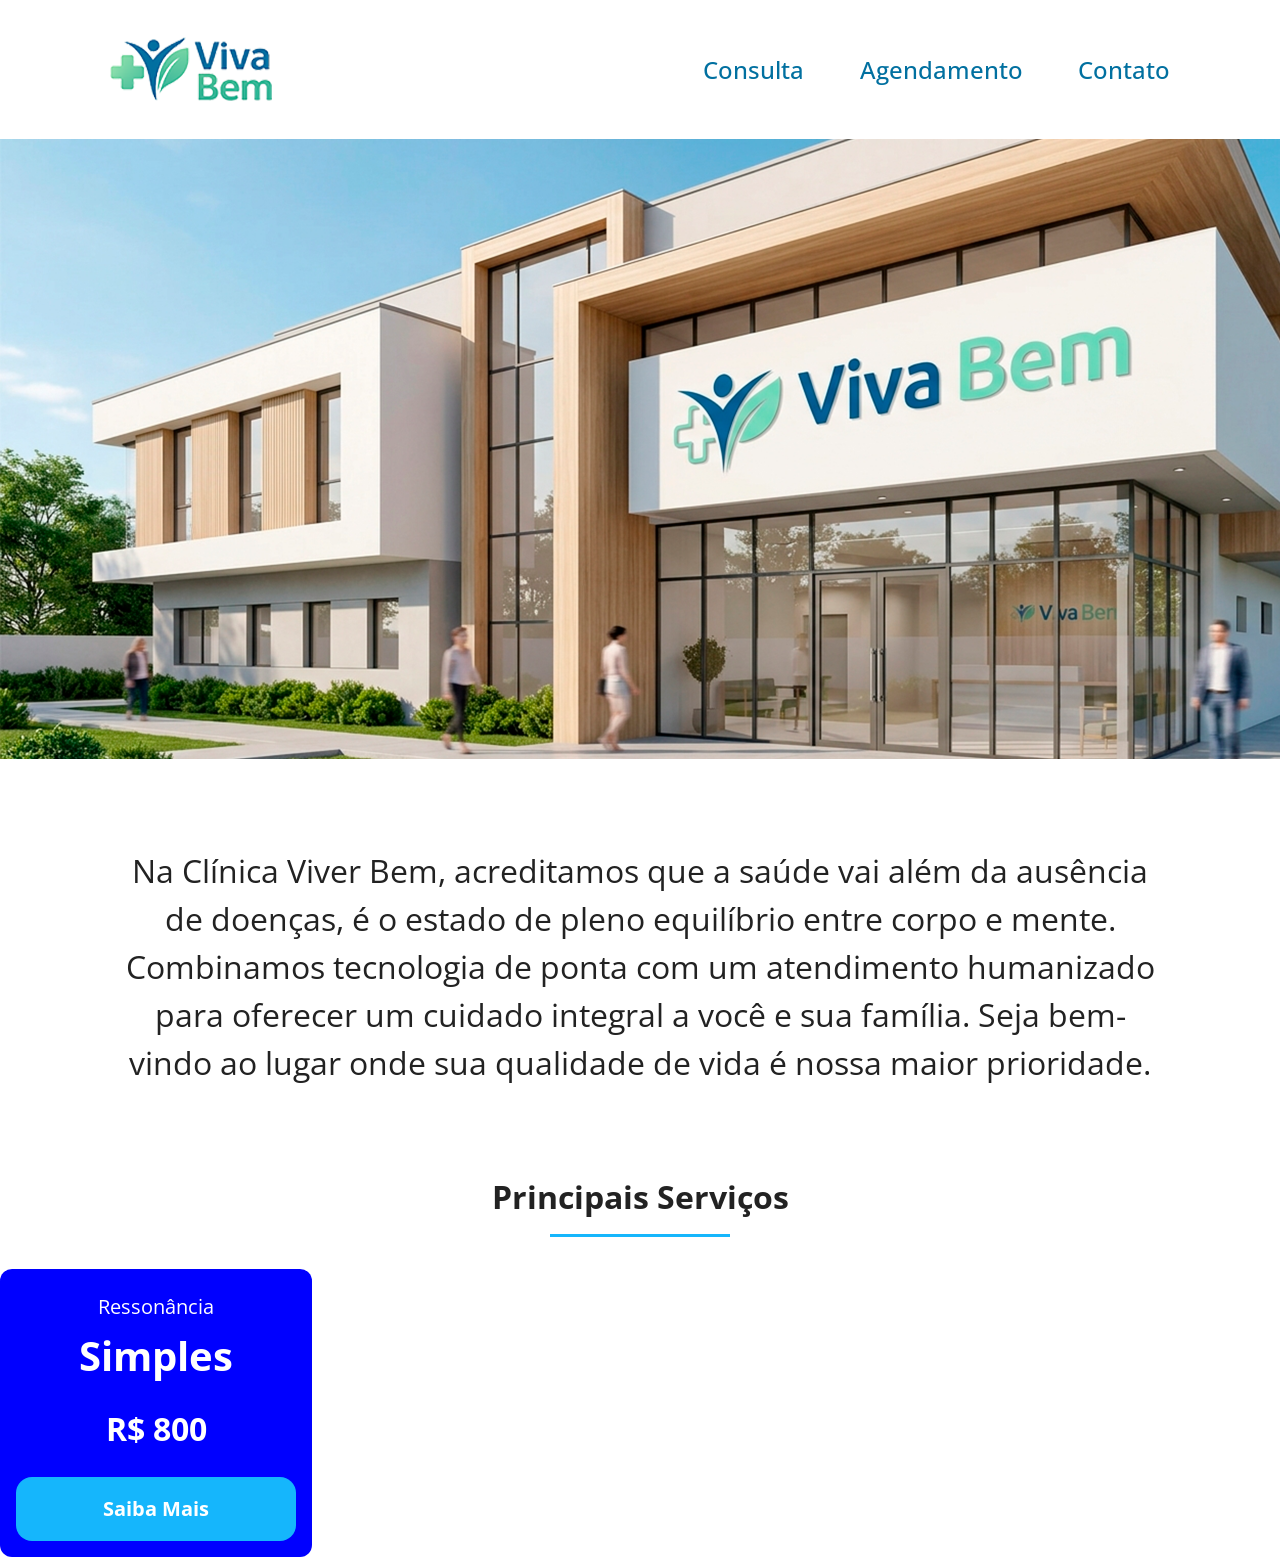
==== index.html @ 570fda34 "Finaliza estilos do botao" ====
<!doctype html>
<html lang="pt-BR">
  <head>
    <meta charset="UTF-8" />
    <meta name="viewport" content="width=device-width, initial-scale=1.0" />
    <link rel="stylesheet" href="./css/style.css" />
    <title>Clínica Viva Bem</title>
  </head>
  <body>
    <header>
      <!-- <div class="banner">
        <h1>Clínica Viva Bem</h1>
        <p class="slogam">Excelência em diagnóstico e tratamento.</p>
        <image class="imagem-banner" src="img/logo.png" title="imagem da logo clínica viva bem" mode="">
      </div> -->
      <a class="logo" href="index.html" title="voltar para a página inicial">
        <img
          class="img-mobile"
          src="img/logo_smarthphone.png"
          alt="Desenho do logo da Clínica Viva Bem."
        />
        <img
          class="img-desktop"
          src="img/logo_desktop.png"
          alt="Desenho do logo da Clínica Viva Bem."
        />
      </a>
      <div class="navegacao-menu">
        <label for="menu">
          <img src="img/menu.png" alt="Ícone do menu de navegação." />
        </label>
        <input type="checkbox" id="menu" hidden />
        <nav>
          <ul class="lista-links">
            <li>
              <a
                href="consulta.html"
                title="acessa a página sobre a clínica"
                target="_blank"
                >Consulta</a
              >
            </li>
            <li>
              <a
                href="agendamento.html"
                title="acessa a página sobre os serviços prestados na clínica"
                target="_blank"
                >Agendamento</a
              >
            </li>
            <li>
              <a
                href="contato.html"
                title="acessa a página de contato"
                target="_blank"
                >Contato</a
              >
            </li>
          </ul>
        </nav>
      </div>
    </header>
    <section class="hero">
      <div class="hero-img"></div>
      <h2>
        Na Clínica Viver Bem, acreditamos que a saúde vai além da ausência de
        doenças, é o estado de pleno equilíbrio entre corpo e mente. Combinamos
        tecnologia de ponta com um atendimento humanizado para oferecer um
        cuidado integral a você e sua família. Seja bem-vindo ao lugar onde sua
        qualidade de vida é nossa maior prioridade.
      </h2>
    </section>
    <section class="servicos">
      <div class="secao-titulo">
        <h2>Principais Serviços</h2>
        <hr />
      </div>
      <div class="cards-servicos">
        <article class="card">
          <header>
            <p>Ressonância</p>
            <h3>
              Simples <br />
              <span>R$ 800</span>
            </h3>
          </header>
          <footer>
            <a href="#" class="button">Saiba Mais</a>
          </footer>
        </article>
      </div>
    </section>
  </body>
</html>
---- css/style.css ----
@import url(global.css);
@import url(header.css);
@import url(hero.css);
@import url(servicos.css);
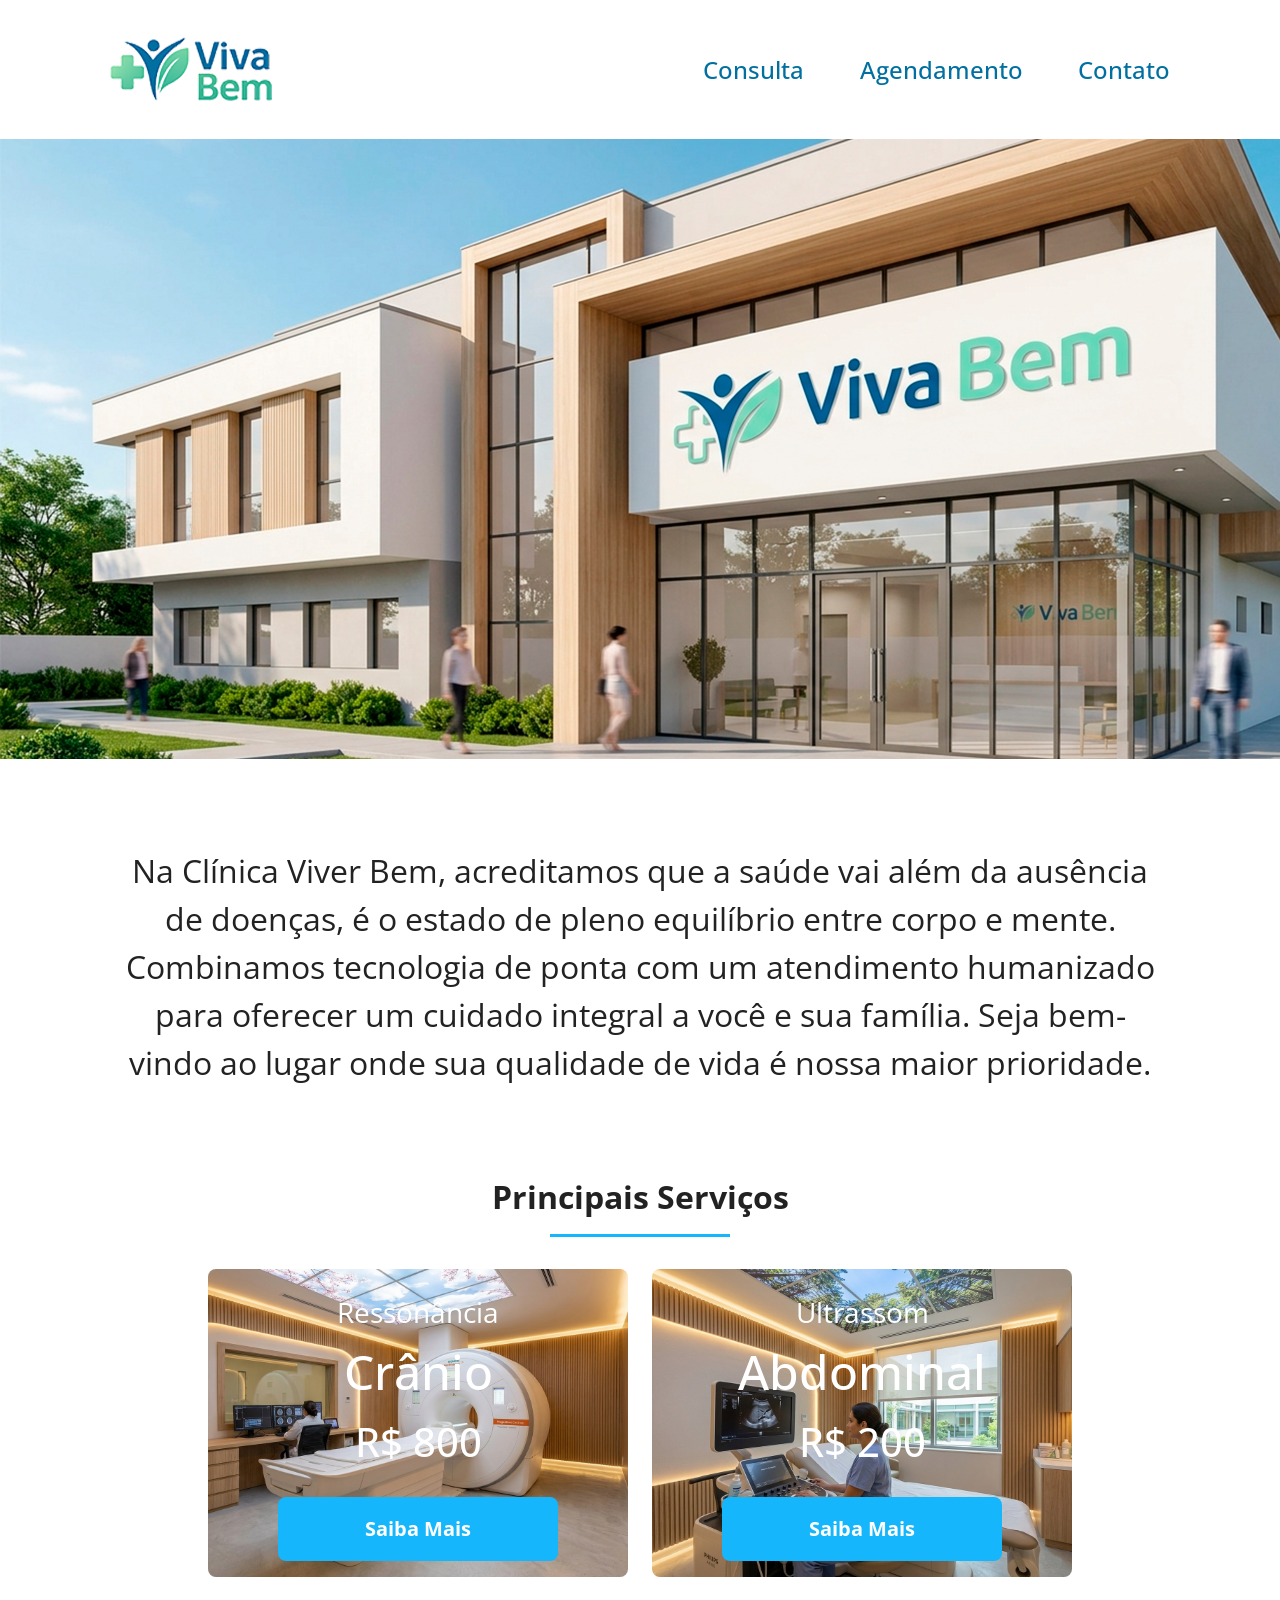
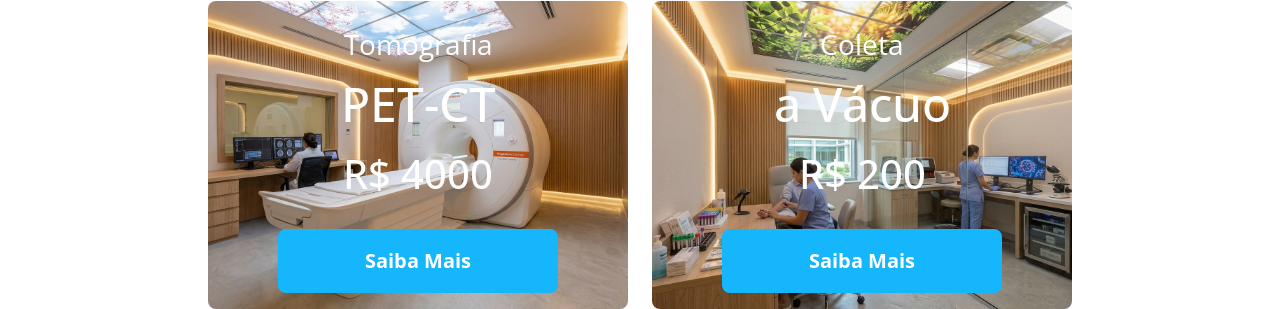
==== commit 8f417742: "Finaliza asessao de serviços" ====
--- a/index.html
+++ b/index.html
@@ -76,11 +76,11 @@
         <hr />
       </div>
       <div class="cards-servicos">
-        <article class="card">
+        <article class="card ressonancia">
           <header>
             <p>Ressonância</p>
             <h3>
-              Simples <br />
+              Crânio <br />
               <span>R$ 800</span>
             </h3>
           </header>
@@ -88,6 +88,41 @@
             <a href="#" class="button">Saiba Mais</a>
           </footer>
         </article>
+        <article class="card ultrassom">
+          <header>
+            <p>Ultrassom</p>
+            <h3>
+              Abdominal <br />
+              <span>R$ 200</span>
+            </h3>
+          </header>
+          <footer>
+            <a href="#" class="button">Saiba Mais</a>
+          </footer>
+        </article>
+        <article class="card tomografia">
+          <header>
+            <p>Tomografia</p>
+            <h3>
+              PET-CT <br />
+              <span>R$ 4000</span>
+            </h3>
+          </header>
+          <footer>
+            <a href="#" class="button">Saiba Mais</a>
+          </footer>
+        </article>
+        <article class="card coleta">
+          <header>
+            <p>Coleta</p>
+            <h3>
+              a Vácuo <br />
+              <span>R$ 200</span>
+            </h3>
+          </header>
+          <footer>
+            <a href="#" class="button">Saiba Mais</a>
+          </footer>
       </div>
     </section>
   </body>
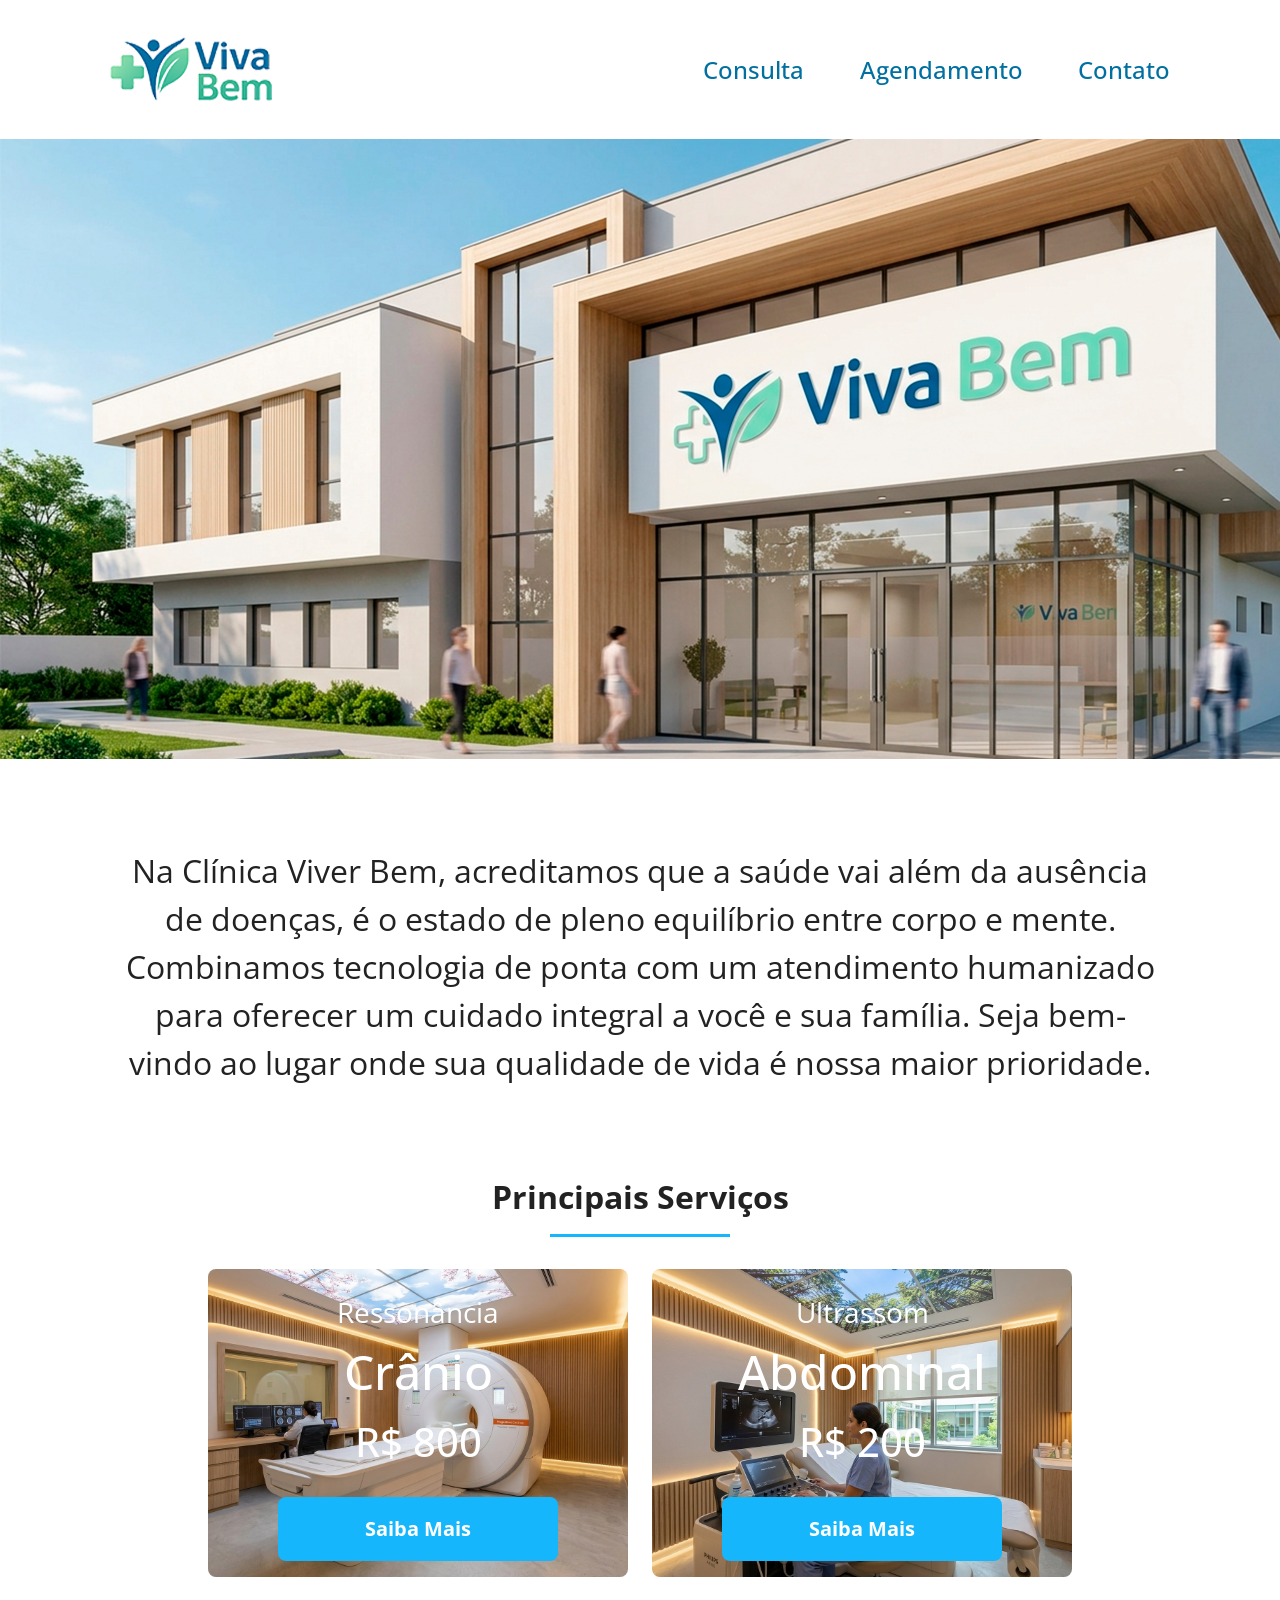
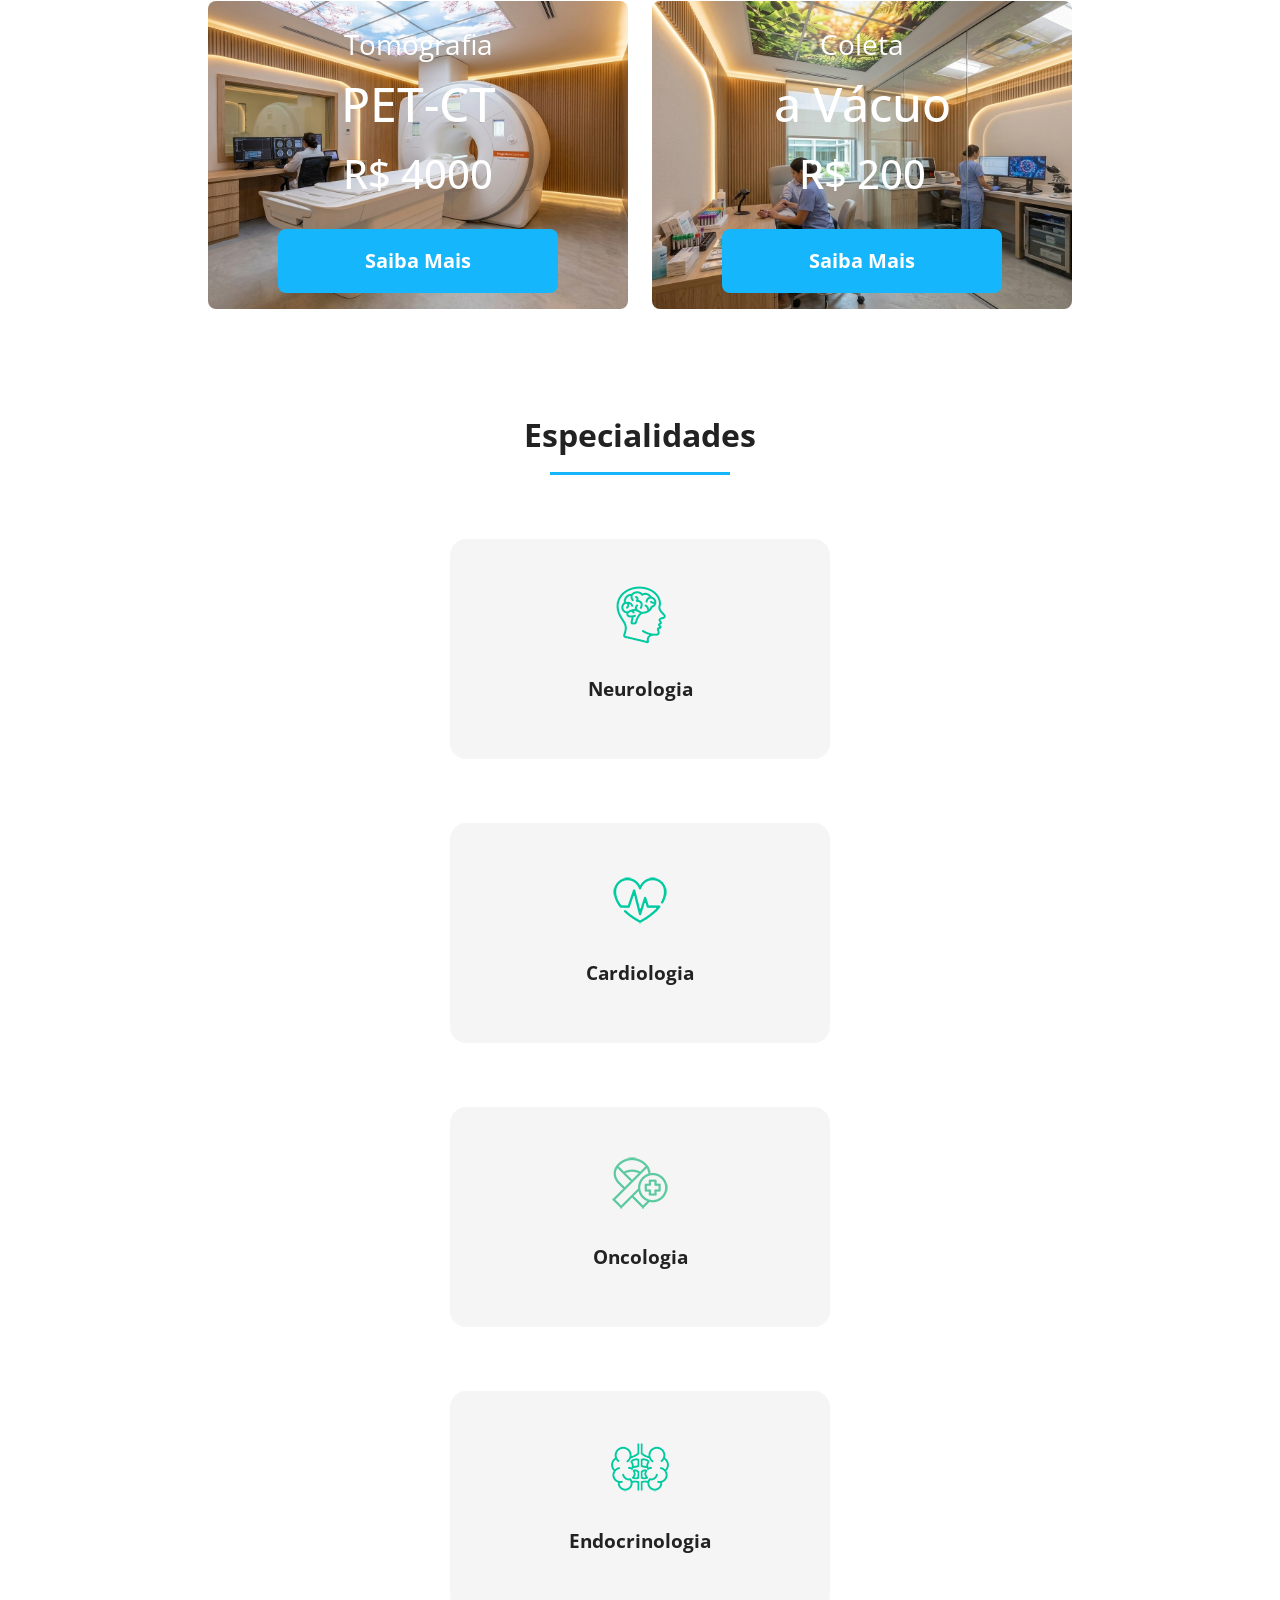
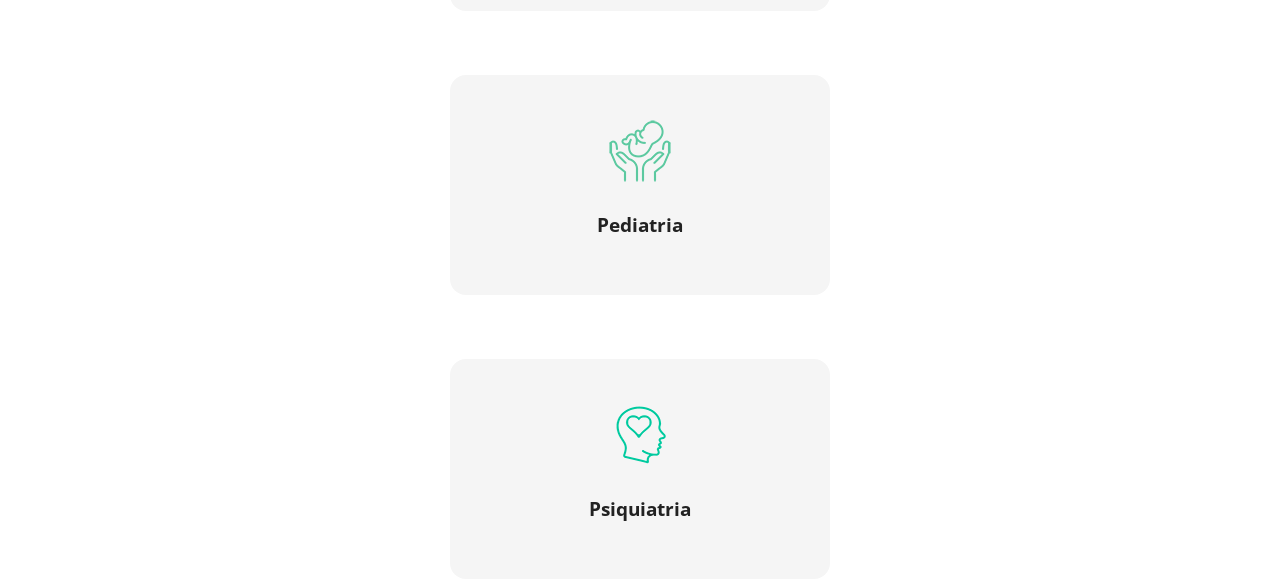
==== commit ca461725: "Finaliza a sessão de especialidades" ====
--- a/index.html
+++ b/index.html
@@ -125,5 +125,47 @@
           </footer>
       </div>
     </section>
+    <section class="especialidades">
+      <div class="secao-titulo">
+        <h2>Especialidades</h2>
+        <hr />
+      </div>
+      <div class="card-especialidade">
+        <a class="card" href="#" target="_blank" title="Busque pela especialidade de neurologia">
+          <img src="img/icon_neurologia.png" class="card-img" />
+          <h3 class="secao-titulo">Neurologia</h3>
+        </a>
+      </div>
+      <div class="card-especialidade">
+        <a class="card" href="#" target="_blank" title="Busque pela especialidade de cardiologia">
+          <img src="img/icon_cardiologia.png" class="card-img" />
+          <h3 class="secao-titulo">Cardiologia</h3>
+        </a>
+      </div>
+      <div class="card-especialidade">
+        <a class="card" href="#" target="_blank" title="Busque pela especialidade de oncologia">
+          <img src="img/icon_oncologia.png" class="card-img" />
+          <h3 class="secao-titulo">Oncologia</h3>
+        </a>
+      </div>
+      <div class="card-especialidade">
+        <a class="card" href="#" target="_blank" title="Busque pela especialidade de endocrinologia">
+          <img src="img/icon_endocrino.png" class="card-img"/>
+          <h3 class="secao-titulo">Endocrinologia</h3>
+        </a>
+      </div>
+      <div class="card-especialidade">
+        <a class="card" href="#" target="_blank" title="Busque pela especialidade de pediatria">
+          <img src="img/icon_pediatria.png" class="card-img"/>
+          <h3 class="secao-titulo">Pediatria</h3>
+        </a>
+      </div>
+      <div class="card-especialidade">
+        <a class="card" href="#" target="_blank" title="Busque pela especialidade de psiquiatria">
+          <img src="img/icon_psiquiatria.png" class="card-img" />
+          <h3 class="secao-titulo">Psiquiatria</h3>
+        </a>
+      </div>
+    </section>
   </body>
 </html>
--- a/css/style.css
+++ b/css/style.css
@@ -2,3 +2,4 @@
 @import url(header.css);
 @import url(hero.css);
 @import url(servicos.css);
+@import url(especialidades.css);
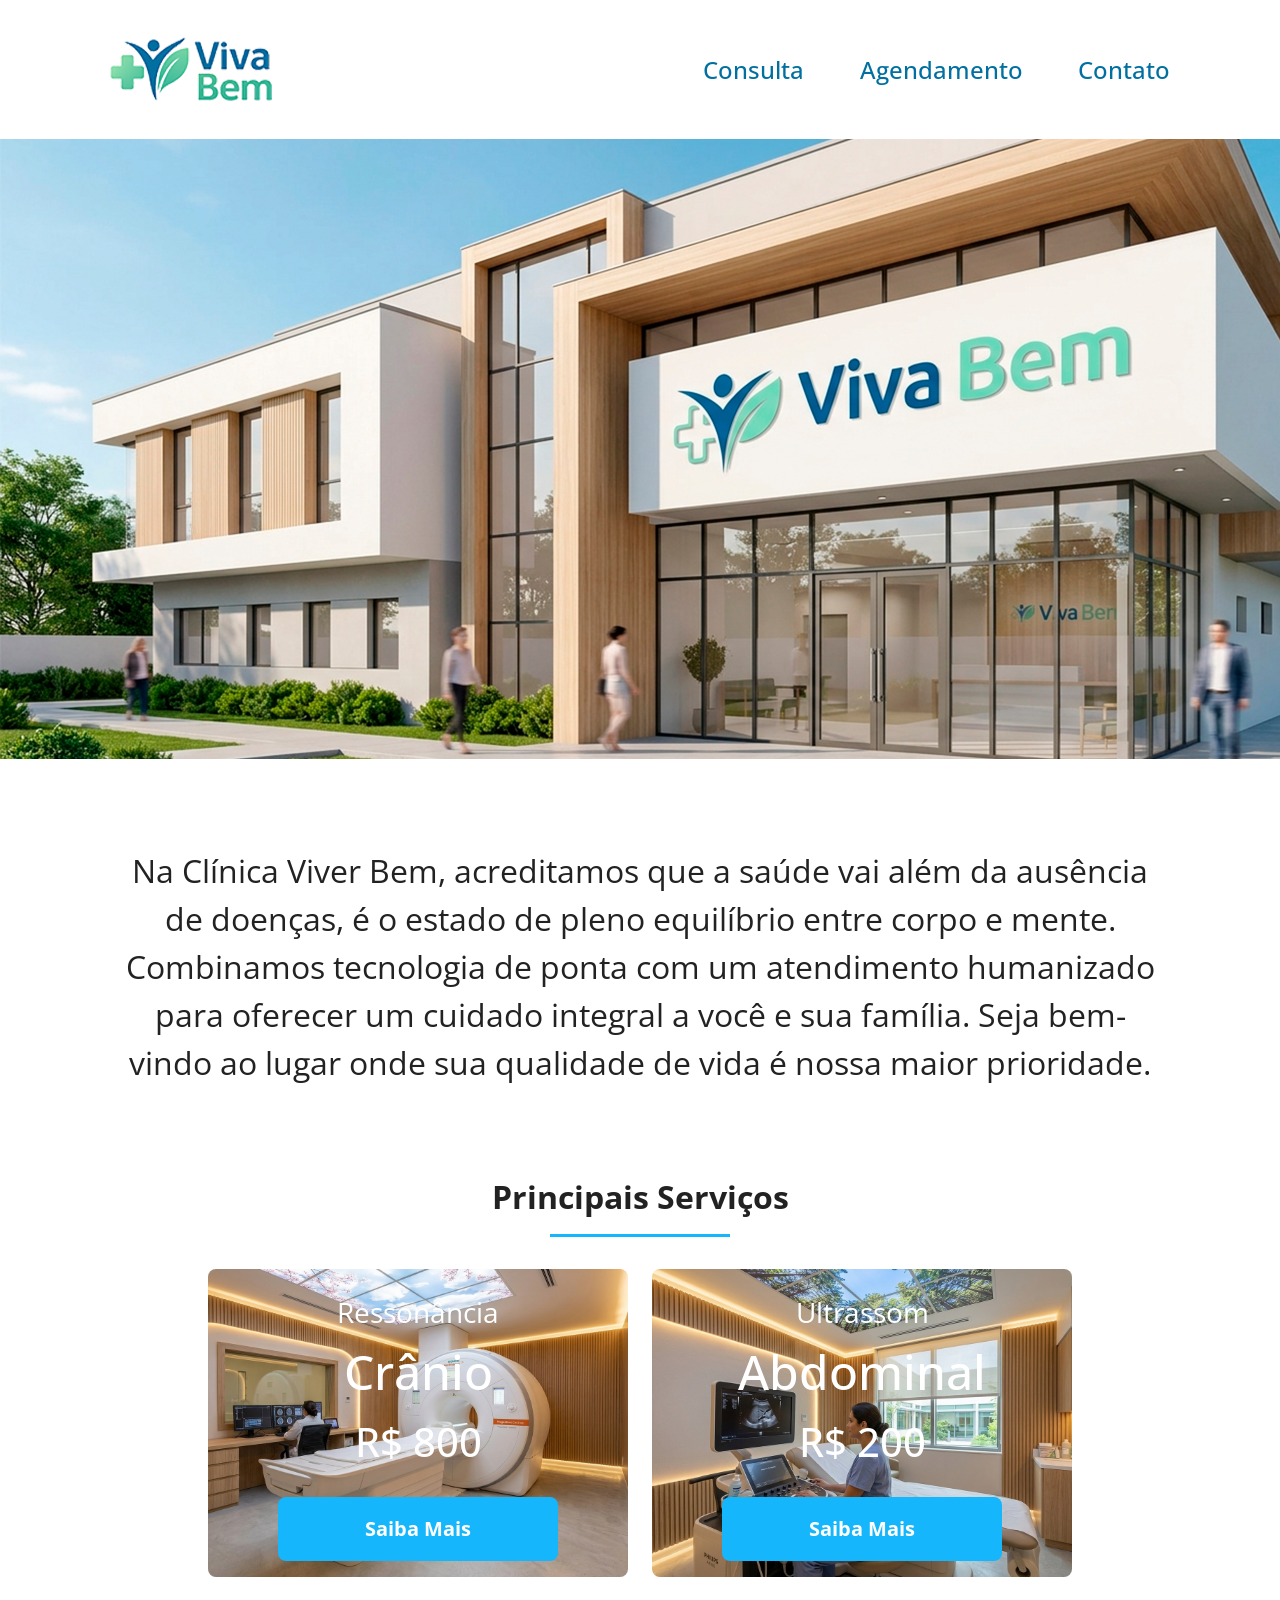
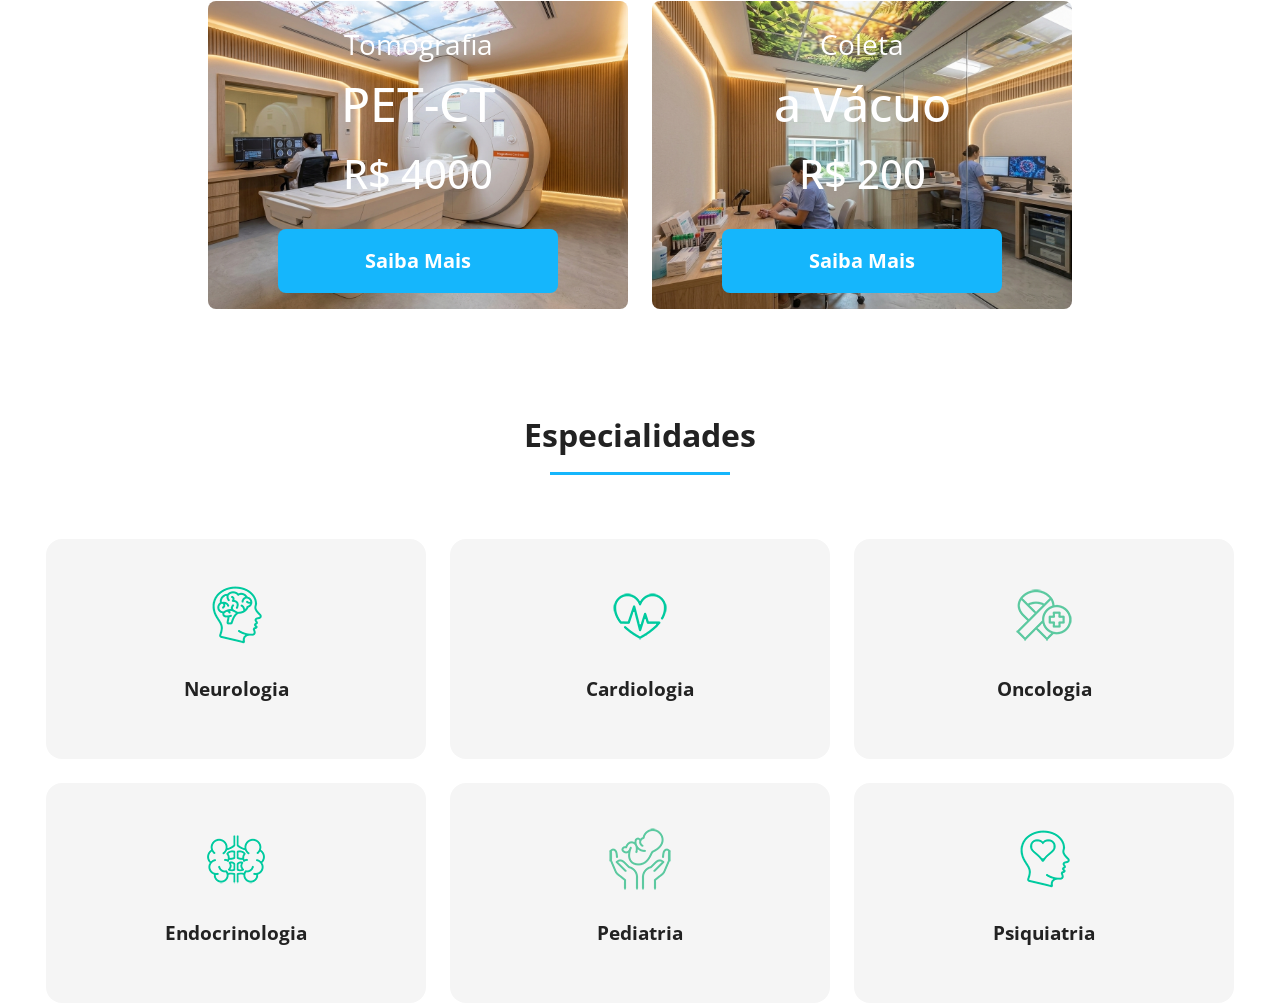
==== commit c8214a57: "Ajusta sessao de especialidades" ====
--- a/index.html
+++ b/index.html
@@ -135,32 +135,22 @@
           <img src="img/icon_neurologia.png" class="card-img" />
           <h3 class="secao-titulo">Neurologia</h3>
         </a>
-      </div>
-      <div class="card-especialidade">
         <a class="card" href="#" target="_blank" title="Busque pela especialidade de cardiologia">
           <img src="img/icon_cardiologia.png" class="card-img" />
           <h3 class="secao-titulo">Cardiologia</h3>
         </a>
-      </div>
-      <div class="card-especialidade">
         <a class="card" href="#" target="_blank" title="Busque pela especialidade de oncologia">
           <img src="img/icon_oncologia.png" class="card-img" />
           <h3 class="secao-titulo">Oncologia</h3>
         </a>
-      </div>
-      <div class="card-especialidade">
         <a class="card" href="#" target="_blank" title="Busque pela especialidade de endocrinologia">
           <img src="img/icon_endocrino.png" class="card-img"/>
           <h3 class="secao-titulo">Endocrinologia</h3>
         </a>
-      </div>
-      <div class="card-especialidade">
         <a class="card" href="#" target="_blank" title="Busque pela especialidade de pediatria">
           <img src="img/icon_pediatria.png" class="card-img"/>
           <h3 class="secao-titulo">Pediatria</h3>
         </a>
-      </div>
-      <div class="card-especialidade">
         <a class="card" href="#" target="_blank" title="Busque pela especialidade de psiquiatria">
           <img src="img/icon_psiquiatria.png" class="card-img" />
           <h3 class="secao-titulo">Psiquiatria</h3>
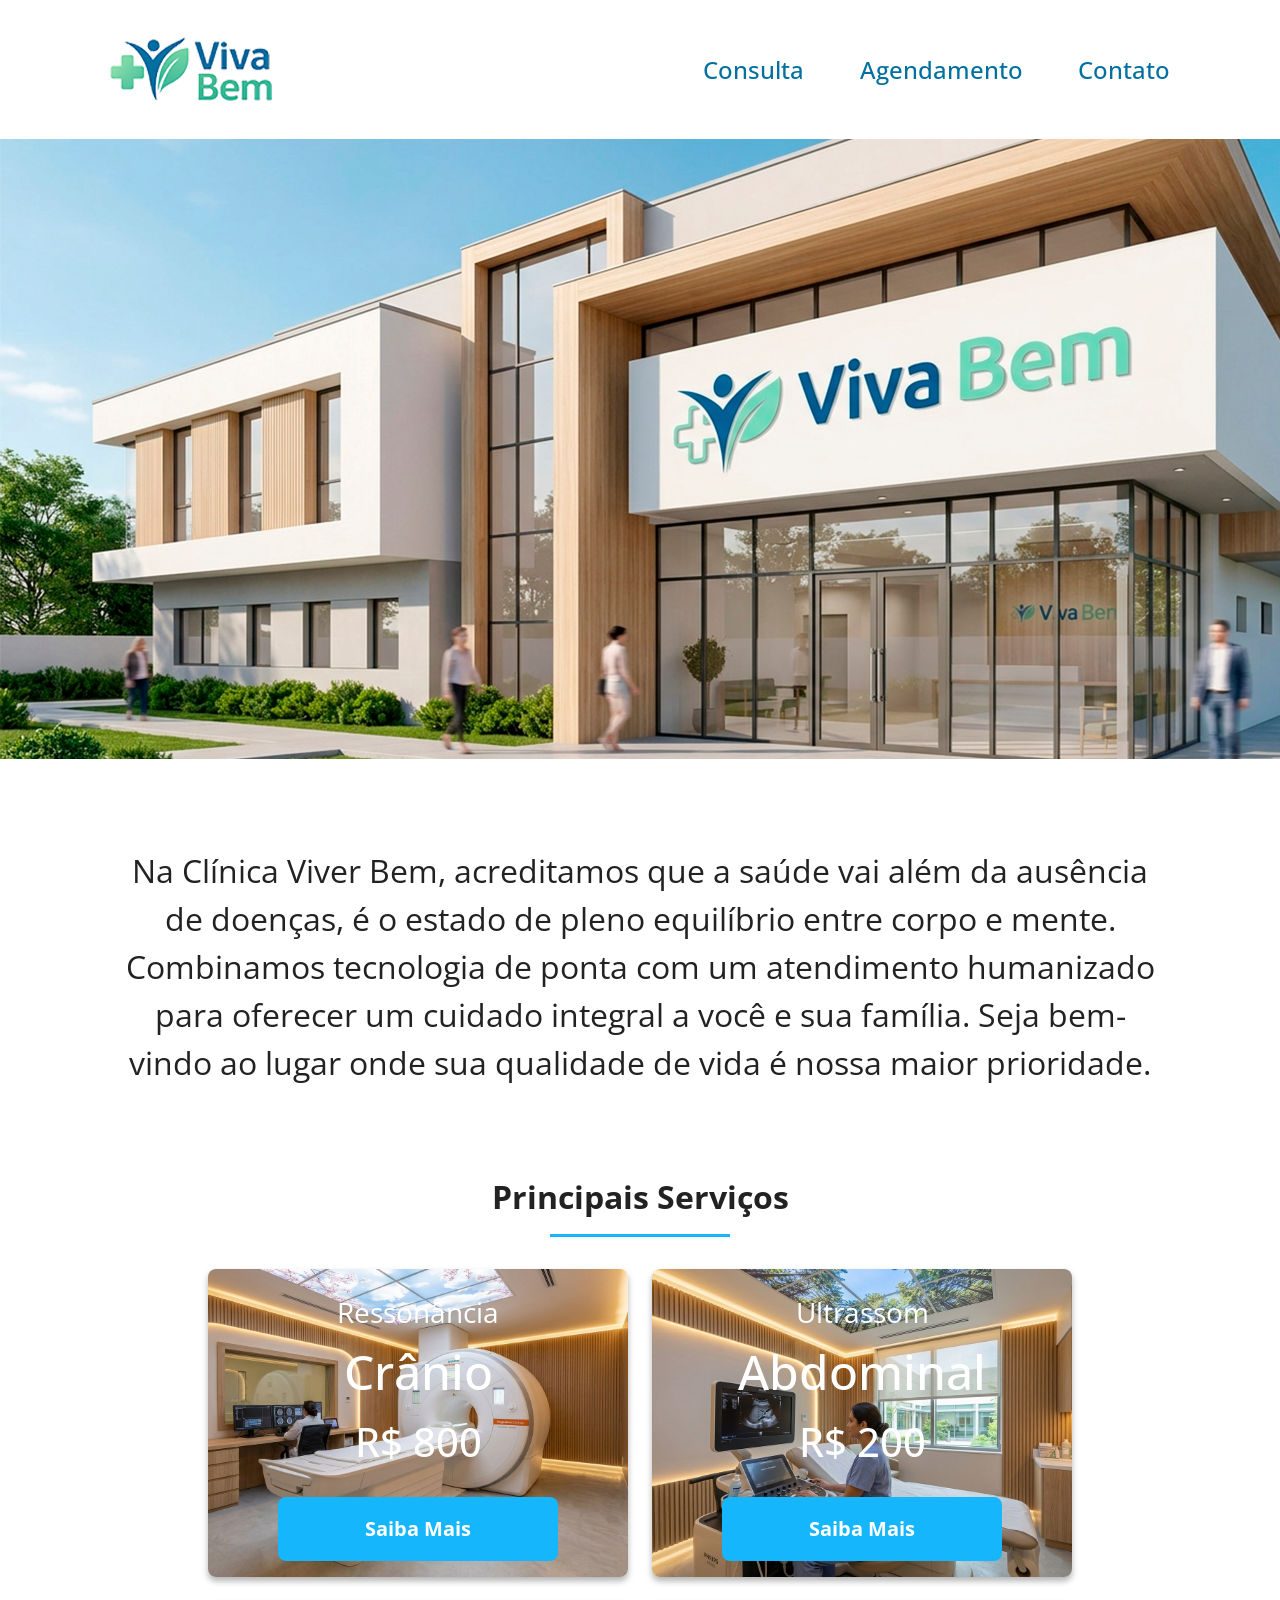
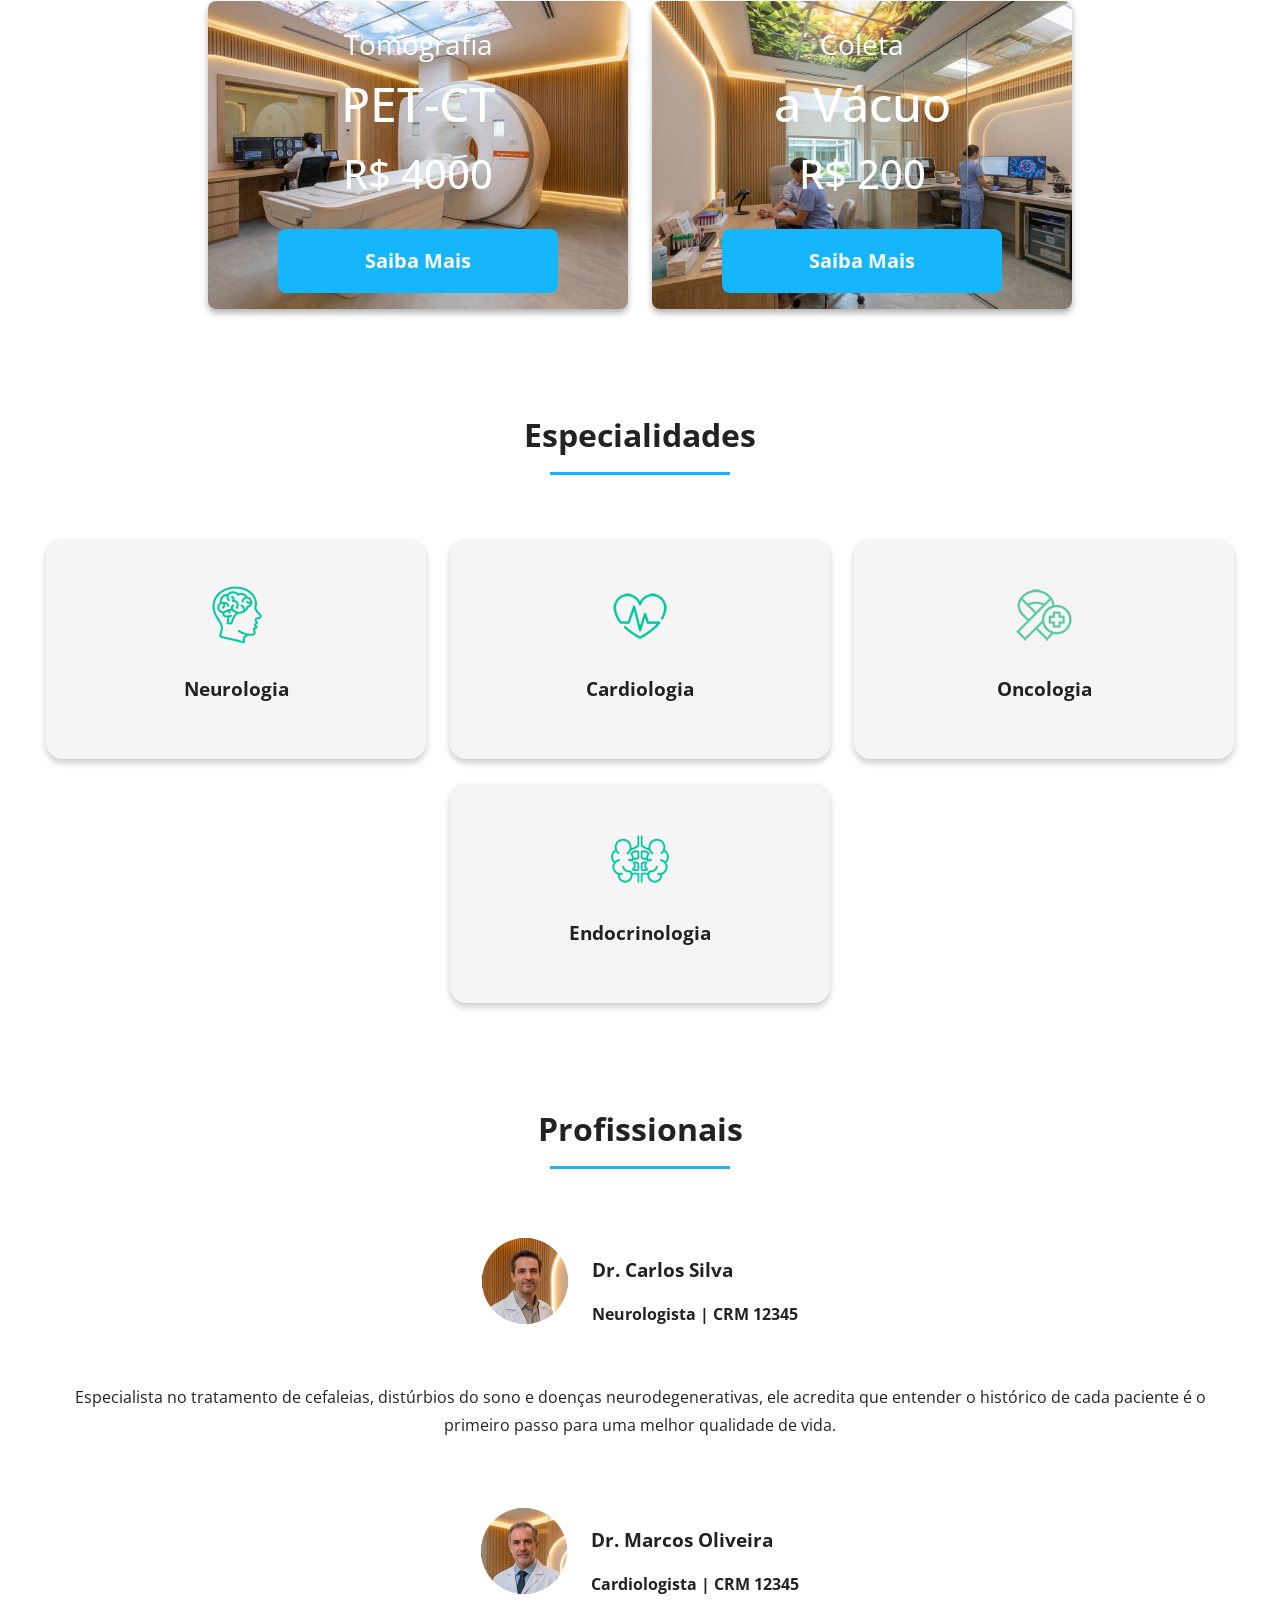
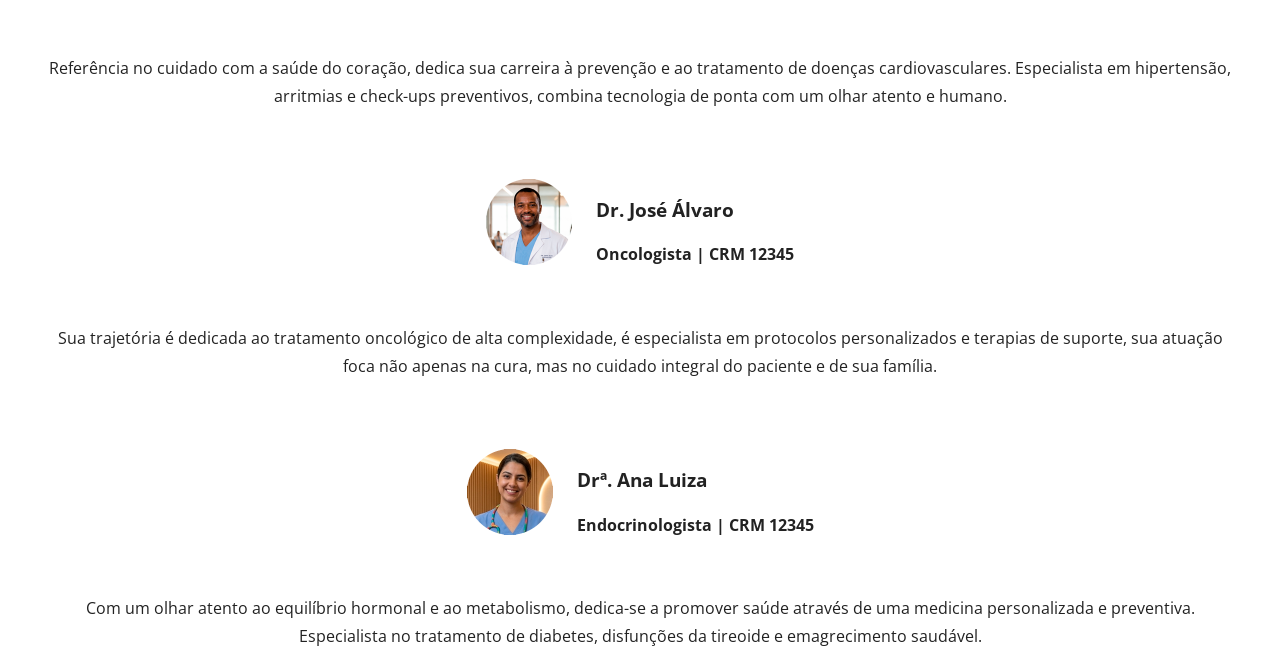
==== commit bcadde15: "Finaliza a sessao de profissionais" ====
--- a/index.html
+++ b/index.html
@@ -147,14 +147,103 @@
           <img src="img/icon_endocrino.png" class="card-img"/>
           <h3 class="secao-titulo">Endocrinologia</h3>
         </a>
-        <a class="card" href="#" target="_blank" title="Busque pela especialidade de pediatria">
-          <img src="img/icon_pediatria.png" class="card-img"/>
-          <h3 class="secao-titulo">Pediatria</h3>
-        </a>
-        <a class="card" href="#" target="_blank" title="Busque pela especialidade de psiquiatria">
-          <img src="img/icon_psiquiatria.png" class="card-img" />
-          <h3 class="secao-titulo">Psiquiatria</h3>
-        </a>
+      </div>
+    </section>
+    <section class="profissionais">
+      <div class="secao-titulo">
+        <h2>Profissionais</h2>
+        <hr />
+      </div>
+      <div class="apresentacao-container">
+        <article>
+          <header>
+            <img
+              src="img/doutor_neuro.png"
+              alt="imagem de perfil do Dr. Carlos Silva, neurologista da clínica Viva Bem."
+            />
+            <div class="perfil-info">
+              <h3>Dr. Carlos Silva</h3>
+              <div class="especialidade">
+                <h4>Neurologista | CRM 12345</h4>
+              </div>
+            </div>   
+          </header>
+          <footer>
+            <p>
+              Especialista no tratamento de cefaleias, 
+              distúrbios do sono e doenças neurodegenerativas, 
+              ele acredita que entender o histórico de cada paciente 
+              é o primeiro passo para uma melhor qualidade de vida.
+            </p>
+          </footer>
+        </article>
+        <article>
+          <header>
+            <img
+              src="img/doutor_cardio.png"
+              alt="imagem de perfil do Dr. Marcos Oliveira, cardiologista da clínica Viva Bem."
+            />
+            <div class="perfil-info">
+              <h3>Dr. Marcos Oliveira</h3>
+              <div class="especialidade">
+                <h4>Cardiologista | CRM 12345</h4>
+              </div>
+            </div>
+          </header>
+          <footer>
+            <p>
+              Referência no cuidado com a saúde do coração, 
+              dedica sua carreira à prevenção e ao 
+              tratamento de doenças cardiovasculares.
+              Especialista em hipertensão, arritmias e check-ups preventivos,
+              combina tecnologia de ponta com um olhar atento e humano.
+            </p>
+          </footer>
+        </article>
+        <article>
+          <header>
+            <img
+              src="img/doutor_oncologista.png"
+              alt="imagem de perfil do Dr. José Álvaro, oncologista da clínica Viva Bem."
+            />
+            <div class="perfil-info">
+              <h3>Dr. José Álvaro</h3>
+              <div class="especialidade">
+                <h4>Oncologista | CRM 12345</h4>
+              </div>
+            </div>
+          </header>
+          <footer>
+            <p>
+              Sua trajetória é dedicada ao tratamento oncológico 
+              de alta complexidade, é especialista em protocolos personalizados 
+              e terapias de suporte, sua atuação foca não apenas na cura, 
+              mas no cuidado integral do paciente e de sua família.
+            </p>
+          </footer>
+        </article>
+        <article>
+          <header>
+            <img
+              src="img/doutora_pediatra.png"
+              alt="imagem de perfil do Dr. Marcos Oliveira, endocrinologista da clínica Viva Bem."
+            />
+            <div class="perfil-info">
+              <h3>Drª. Ana Luiza</h3>
+              <div class="especialidade">
+                <h4>Endocrinologista | CRM 12345</h4>
+              </div>
+            </div>
+          </header>
+          <footer>
+            <p>
+              Com um olhar atento ao equilíbrio hormonal e ao metabolismo, 
+              dedica-se a promover saúde através de uma medicina personalizada 
+              e preventiva. Especialista no tratamento de diabetes, 
+              disfunções da tireoide e emagrecimento saudável. 
+            </p>
+          </footer>
+        </article>
       </div>
     </section>
   </body>
--- a/css/style.css
+++ b/css/style.css
@@ -3,3 +3,4 @@
 @import url(hero.css);
 @import url(servicos.css);
 @import url(especialidades.css);
+@import url(profissionais.css);
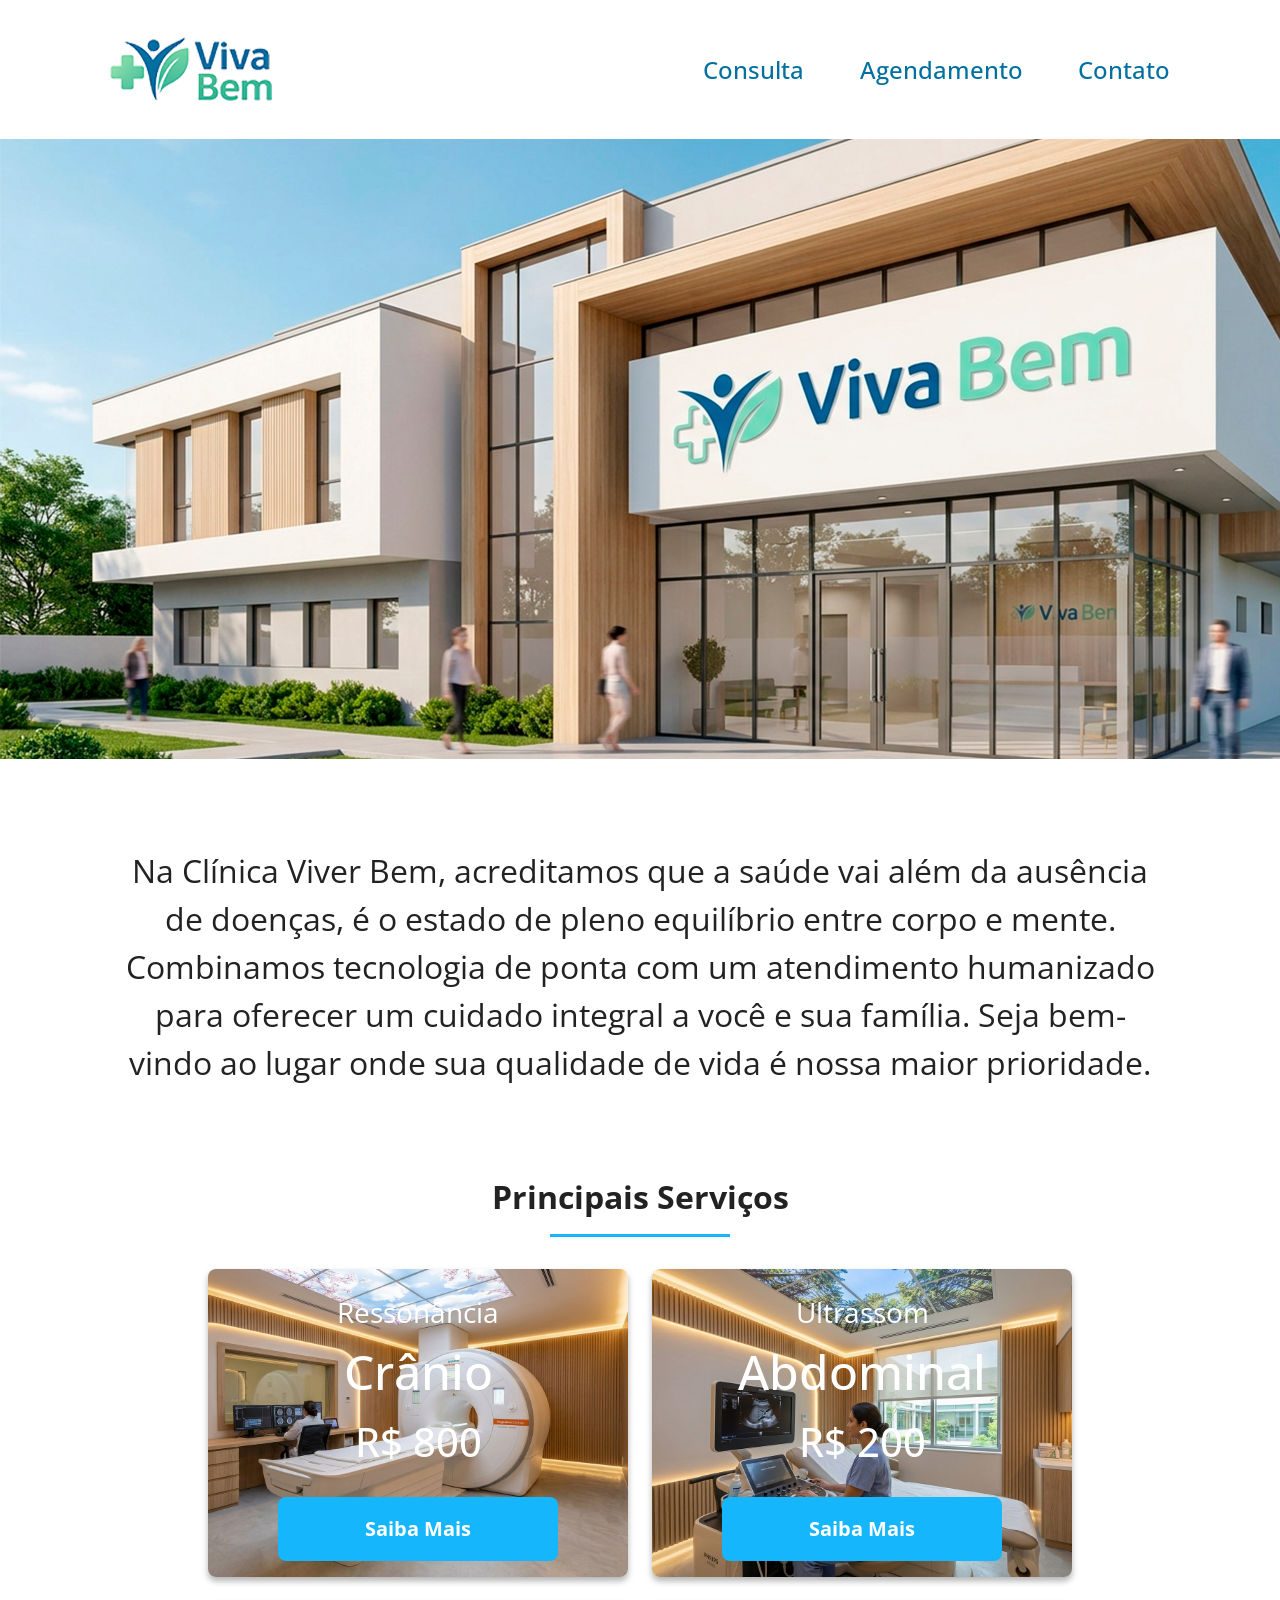
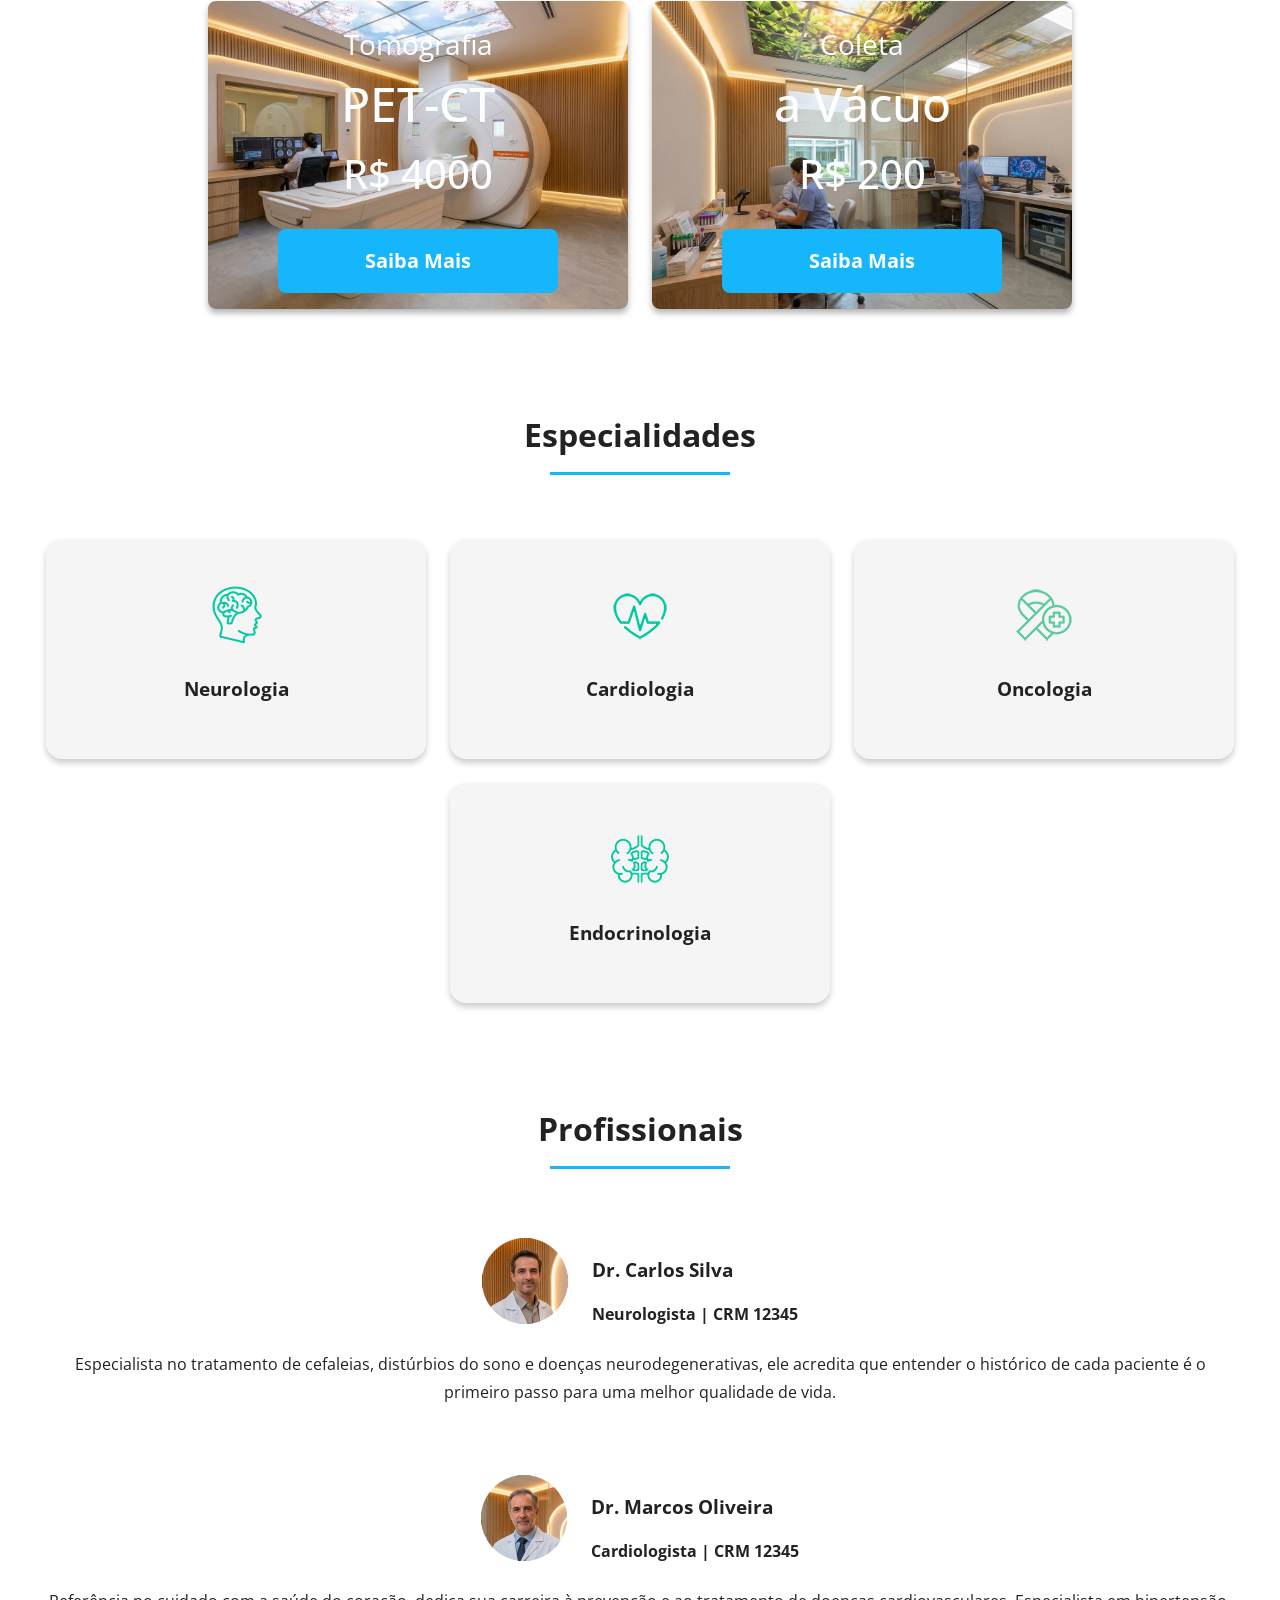
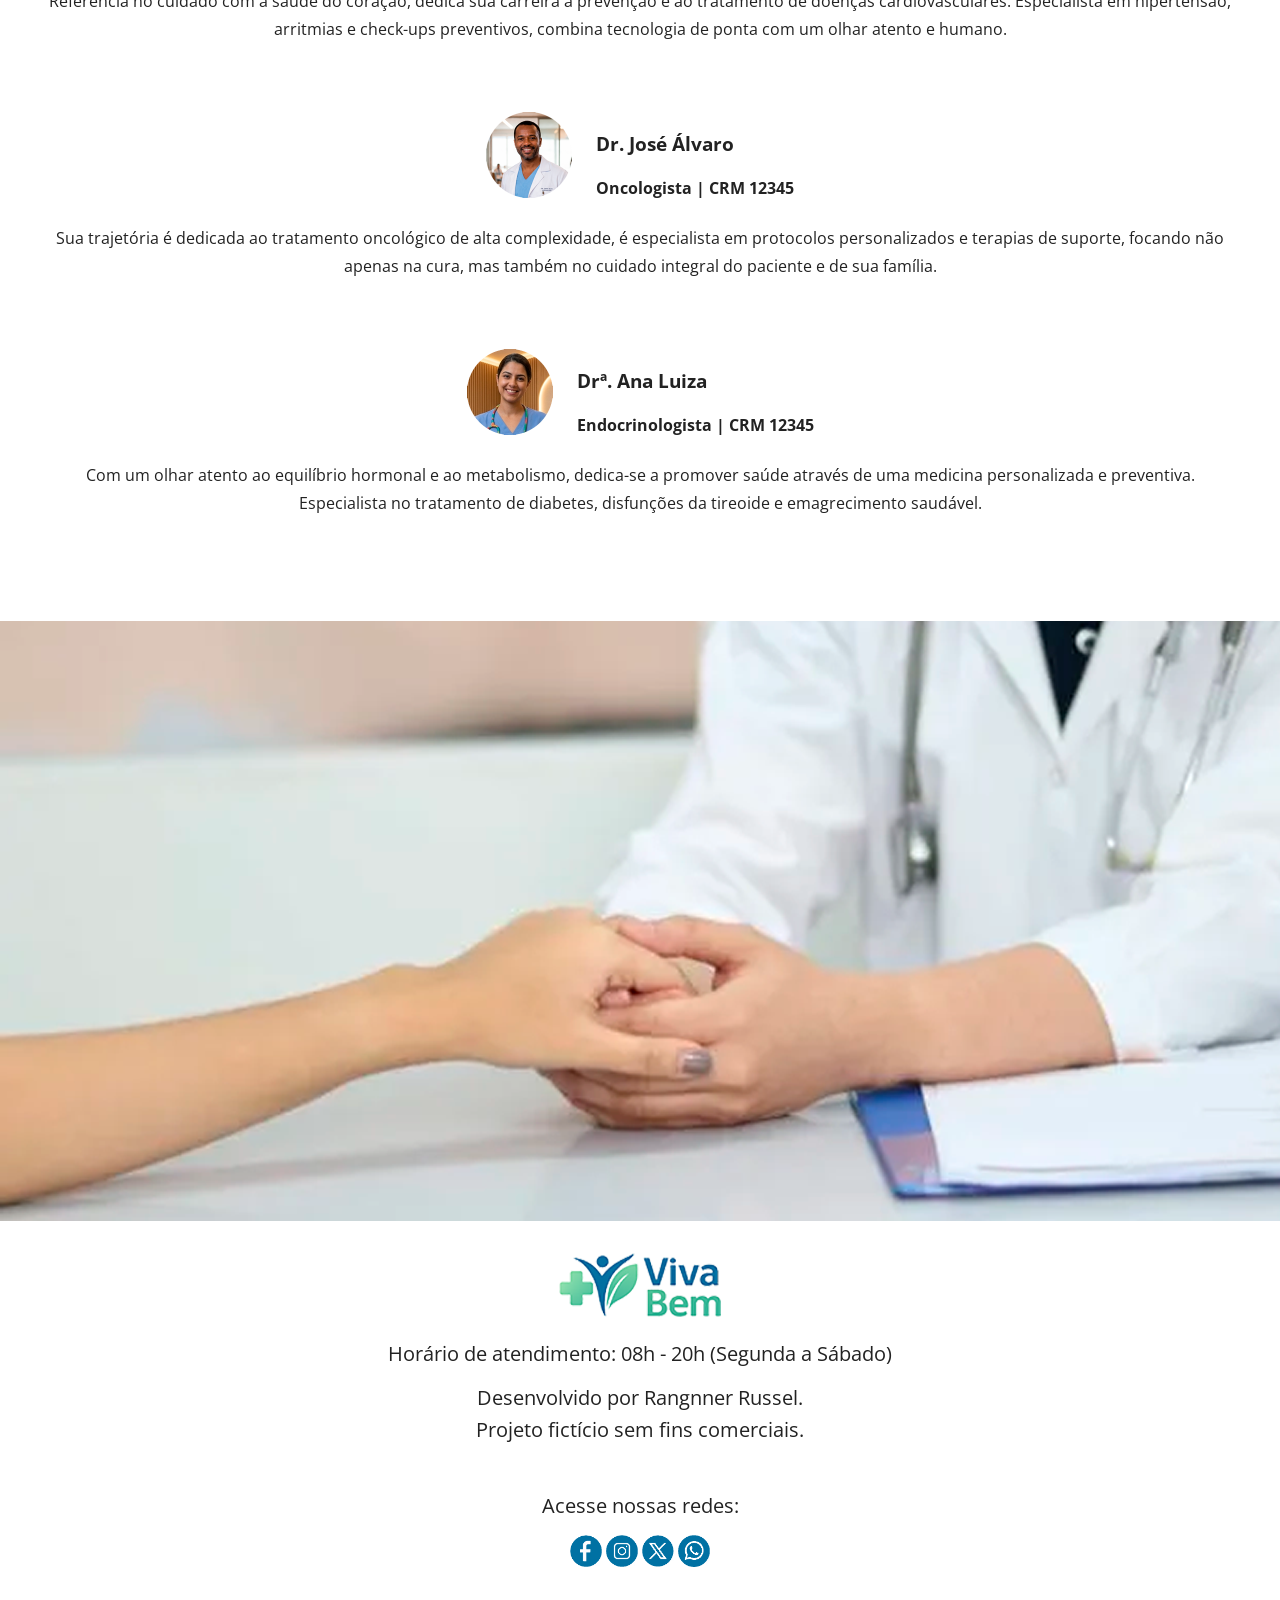
==== commit 416433ff: "Adiciona o bottom hero e o footer" ====
--- a/index.html
+++ b/index.html
@@ -3,6 +3,7 @@
   <head>
     <meta charset="UTF-8" />
     <meta name="viewport" content="width=device-width, initial-scale=1.0" />
+    <link rel="icon" href="favico.png" type="xml/png" />
     <link rel="stylesheet" href="./css/style.css" />
     <title>Clínica Viva Bem</title>
   </head>
@@ -217,8 +218,8 @@
             <p>
               Sua trajetória é dedicada ao tratamento oncológico 
               de alta complexidade, é especialista em protocolos personalizados 
-              e terapias de suporte, sua atuação foca não apenas na cura, 
-              mas no cuidado integral do paciente e de sua família.
+              e terapias de suporte, focando não apenas na cura, 
+              mas também no cuidado integral do paciente e de sua família.
             </p>
           </footer>
         </article>
@@ -246,5 +247,47 @@
         </article>
       </div>
     </section>
+    <section class="bottom-hero">
+      <div class="hero-img"></div>
+    </section>
+    <footer class="main-footer">
+      <div class="footer-content">
+        <img src="img/logo_desktop.png" alt="logo completo da Clínica Viva Bem" />
+        <p>Horário de atendimento: 08h - 20h (Segunda a Sábado)</p>
+        <p>Desenvolvido por Rangnner Russel. <br>Projeto fictício sem fins comerciais.</p>
+      </div>
+      <div class="footer-social">
+        <p>Acesse nossas redes:</p>
+        <a
+          href="#"
+          target="_blank"
+          title="Acesse o Facebook da Clínica Viva Bem"
+          ><img class="icon"
+            src="img/icon_face.png"
+            alt="icone do Facebook na cor branca"
+        /></a>
+        <a
+          href="#"
+          target="_blank"
+          title="Acesse o Instagram da Clínica Viva Bem"
+          ><img class="icon"
+            src="img/icon_insta.png"
+            alt="icone do Instagram na cor branca"
+        /></a>
+        <a
+          href="#"
+          target="_blank"
+          title="Acesse o X da Clínica Viva Bem"
+          ><img class="icon"
+            src="img/icon_x.png"
+            alt="icone do X na cor branca"
+        /></a>
+        <a href="#" target="_blank" title="Entre em contato através do whatsapp"
+          ><img class="icon"
+            src="img/icon_zap.png"
+            alt="icone do whatsapp na cor branca"
+        /></a>
+      </div>
+    </footer>
   </body>
 </html>
--- a/css/style.css
+++ b/css/style.css
@@ -4,3 +4,5 @@
 @import url(servicos.css);
 @import url(especialidades.css);
 @import url(profissionais.css);
+@import url(contato.css);
+@import url(footer.css);
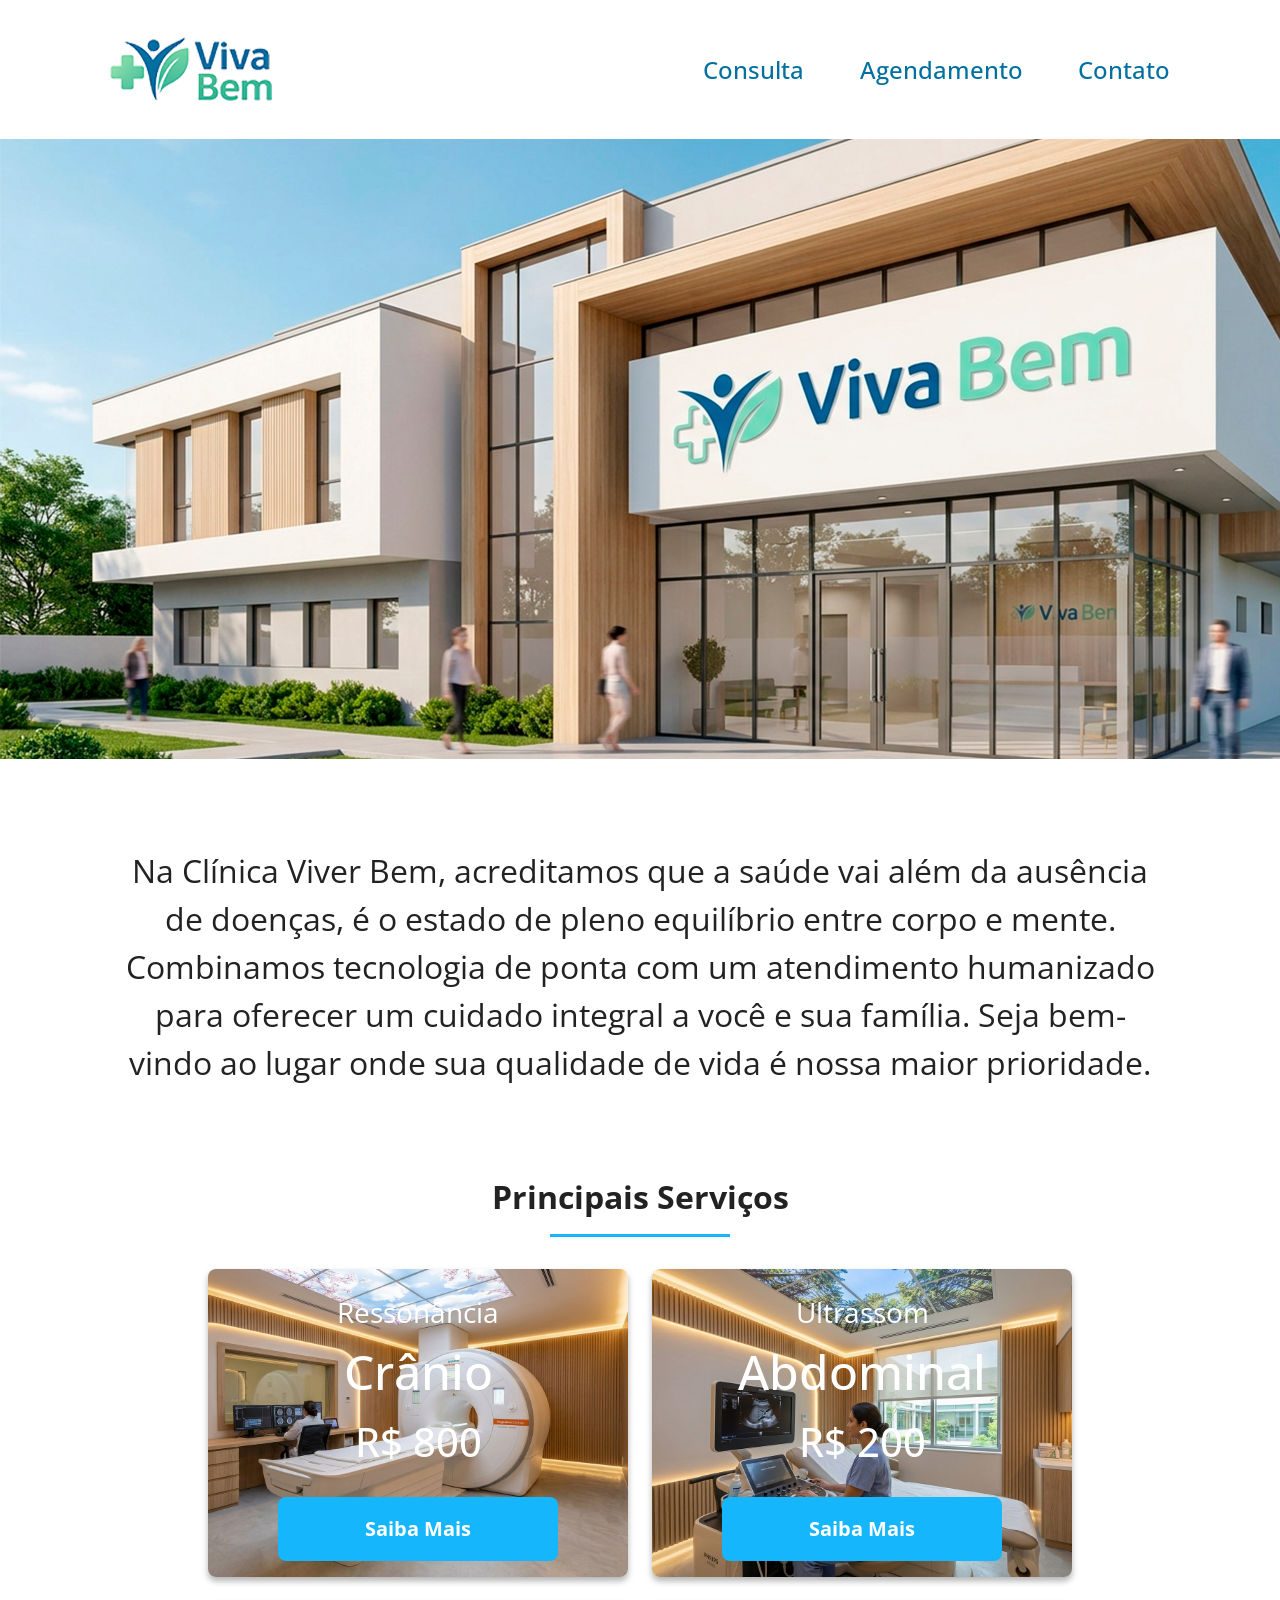
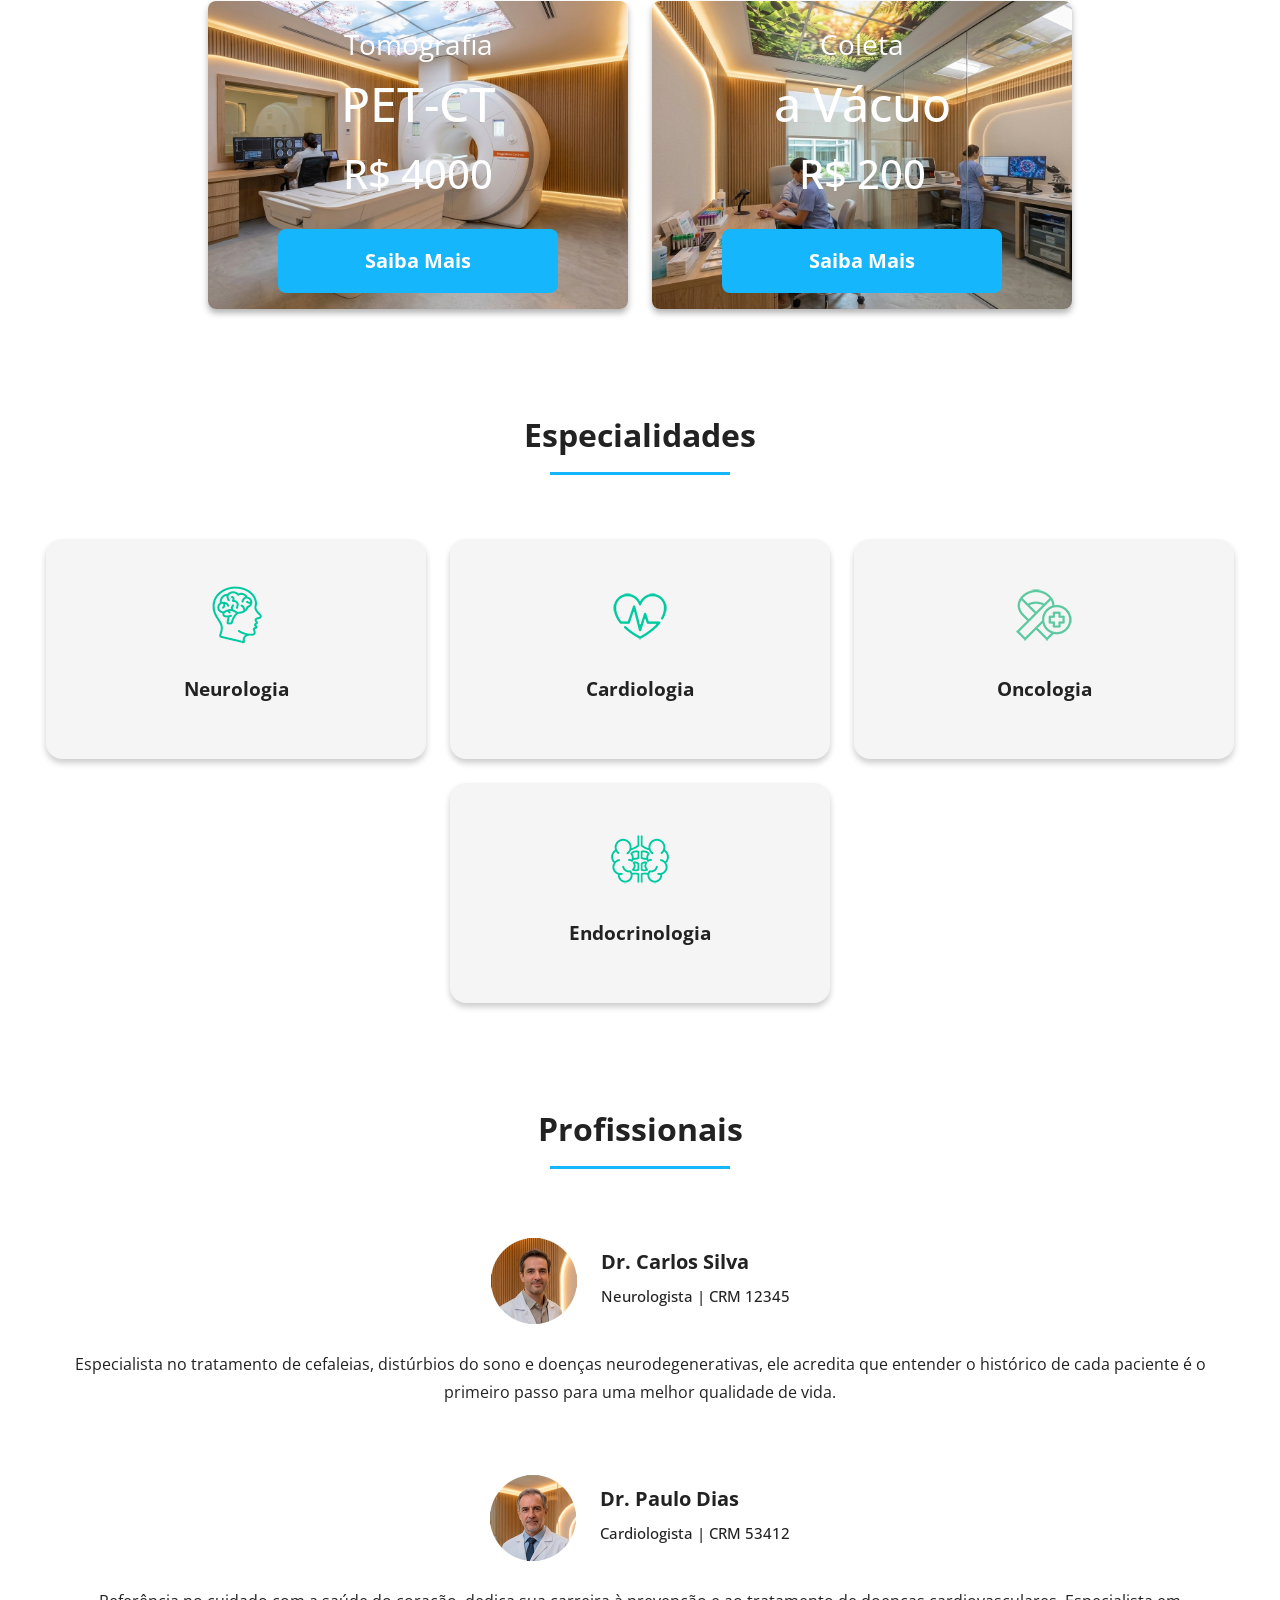
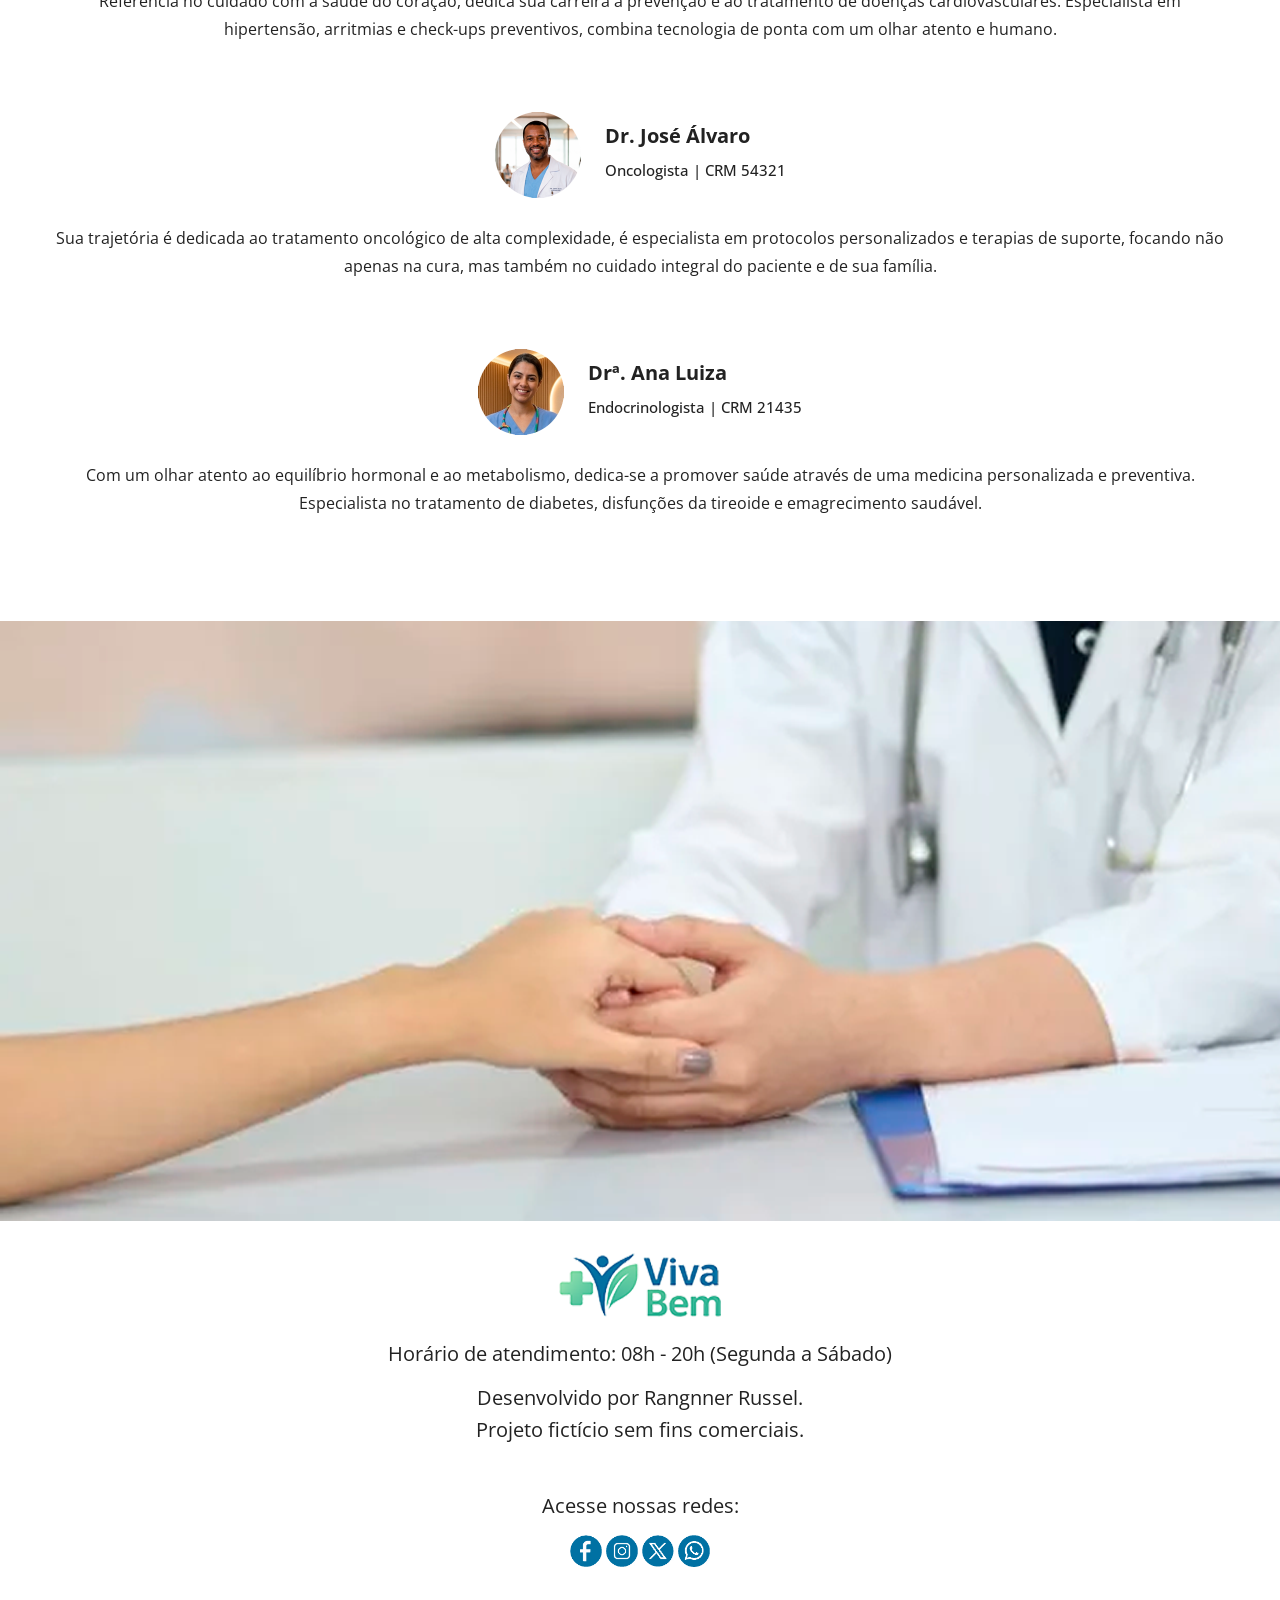
==== commit 938f6afd: "Ajustes na sessao profissionais" ====
--- a/index.html
+++ b/index.html
@@ -185,9 +185,9 @@
               alt="imagem de perfil do Dr. Marcos Oliveira, cardiologista da clínica Viva Bem."
             />
             <div class="perfil-info">
-              <h3>Dr. Marcos Oliveira</h3>
-              <div class="especialidade">
-                <h4>Cardiologista | CRM 12345</h4>
+              <h3>Dr. Paulo Dias</h3>
+              <div class="especialidade">
+                <h4>Cardiologista | CRM 53412</h4>
               </div>
             </div>
           </header>
@@ -210,7 +210,7 @@
             <div class="perfil-info">
               <h3>Dr. José Álvaro</h3>
               <div class="especialidade">
-                <h4>Oncologista | CRM 12345</h4>
+                <h4>Oncologista | CRM 54321</h4>
               </div>
             </div>
           </header>
@@ -232,7 +232,7 @@
             <div class="perfil-info">
               <h3>Drª. Ana Luiza</h3>
               <div class="especialidade">
-                <h4>Endocrinologista | CRM 12345</h4>
+                <h4>Endocrinologista | CRM 21435</h4>
               </div>
             </div>
           </header>
--- a/css/style.css
+++ b/css/style.css
@@ -4,5 +4,4 @@
 @import url(servicos.css);
 @import url(especialidades.css);
 @import url(profissionais.css);
-@import url(contato.css);
 @import url(footer.css);
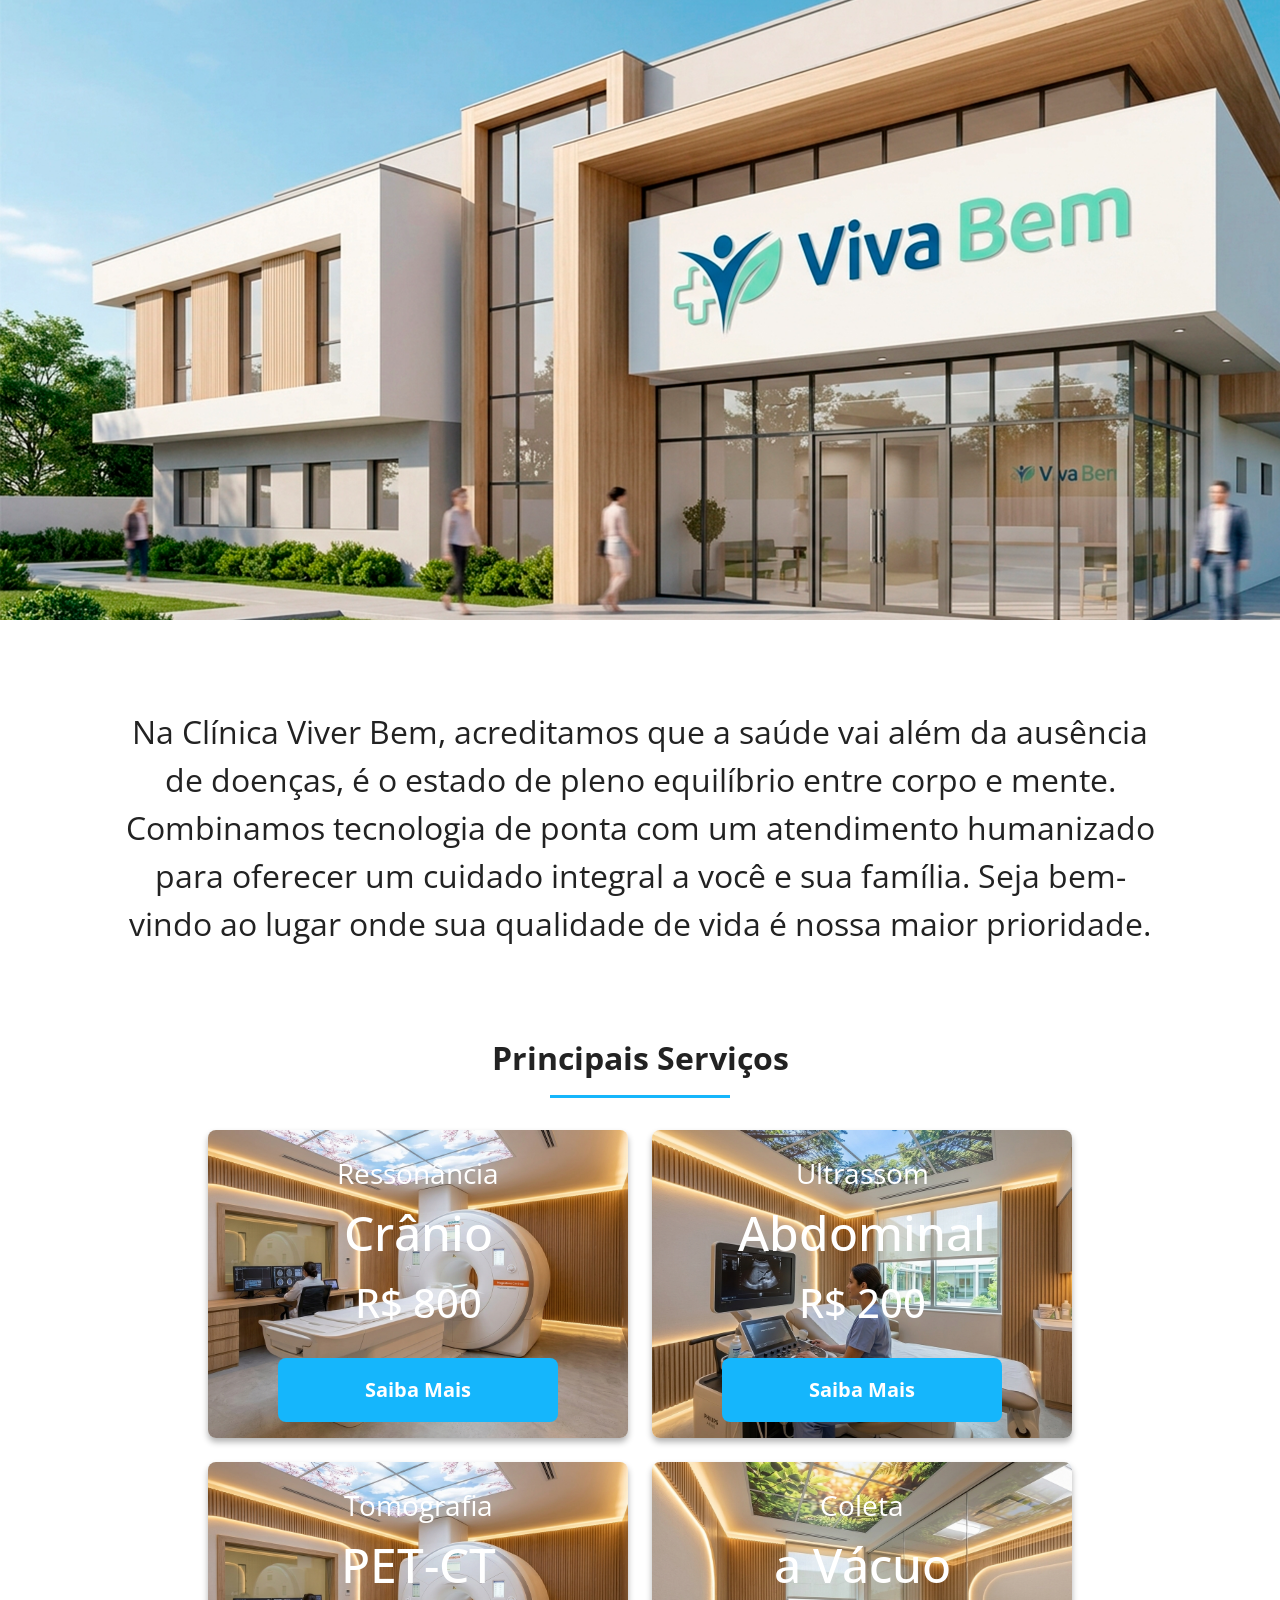
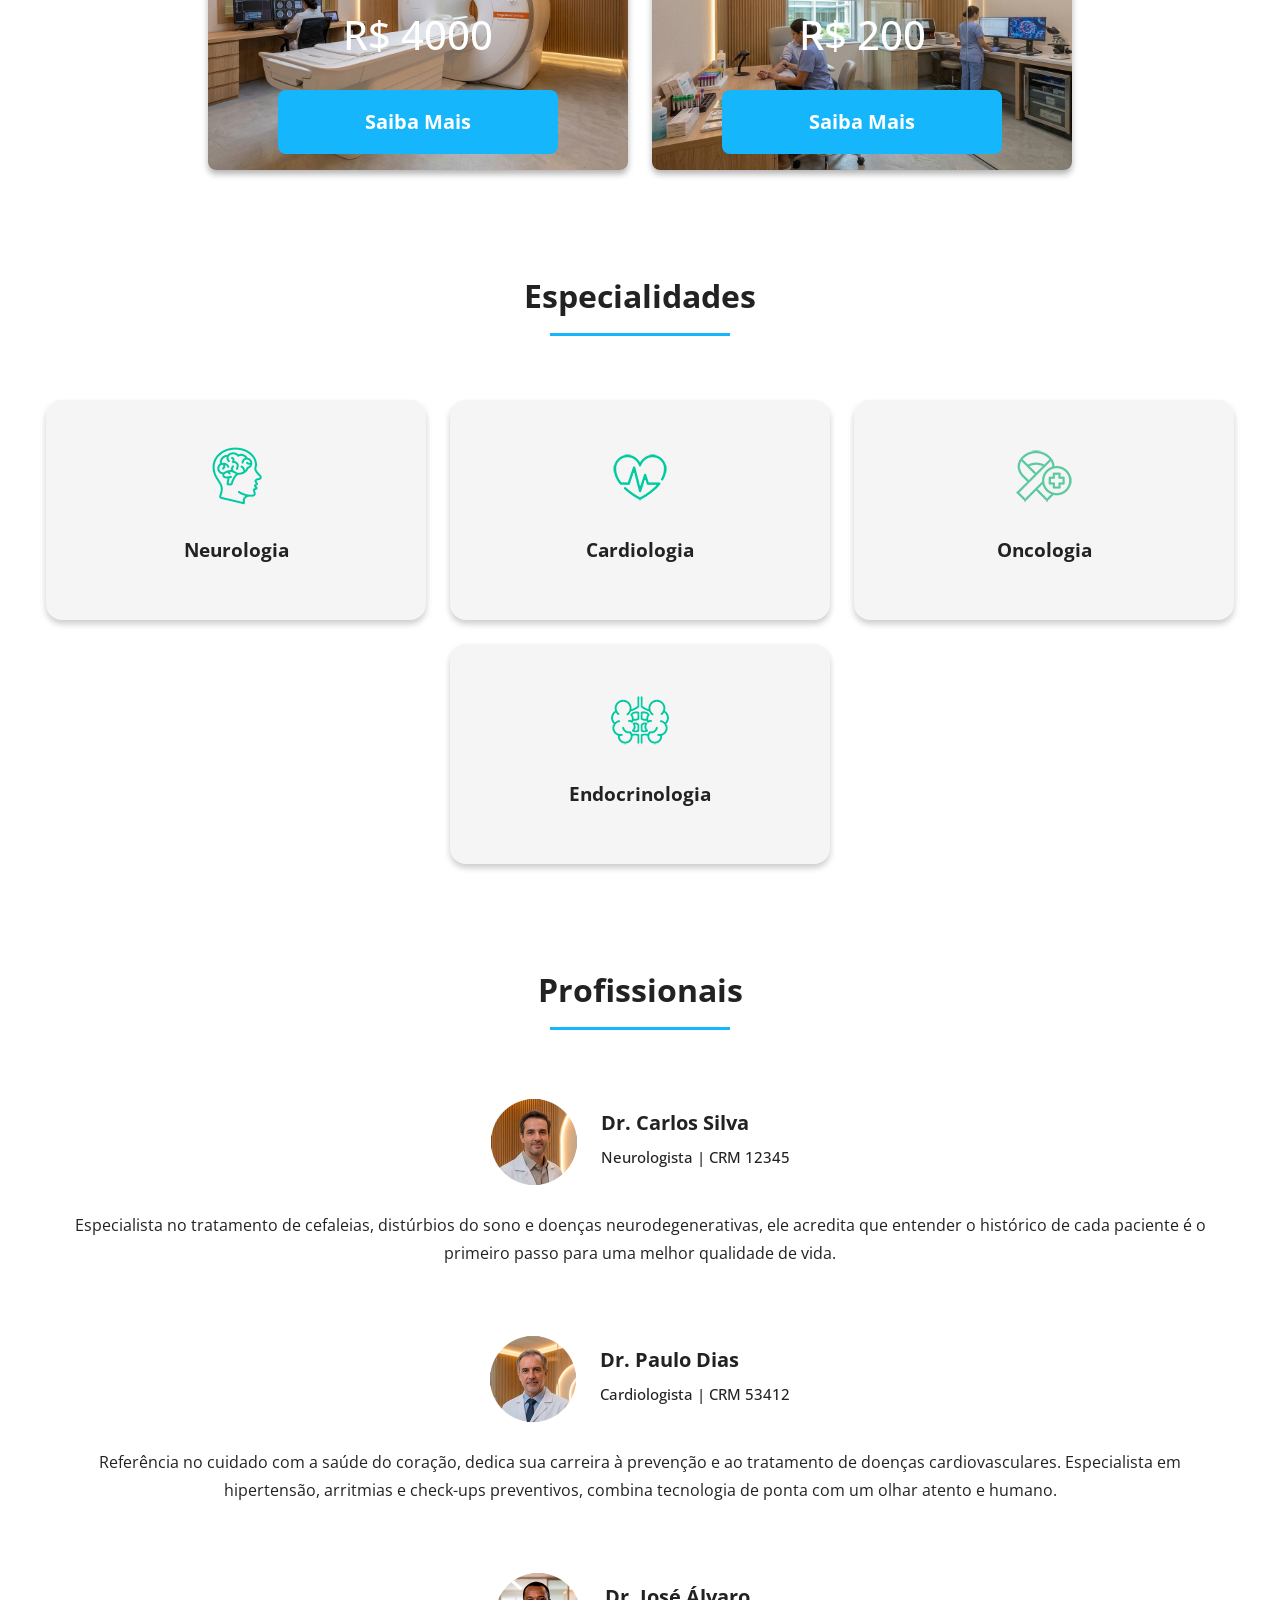
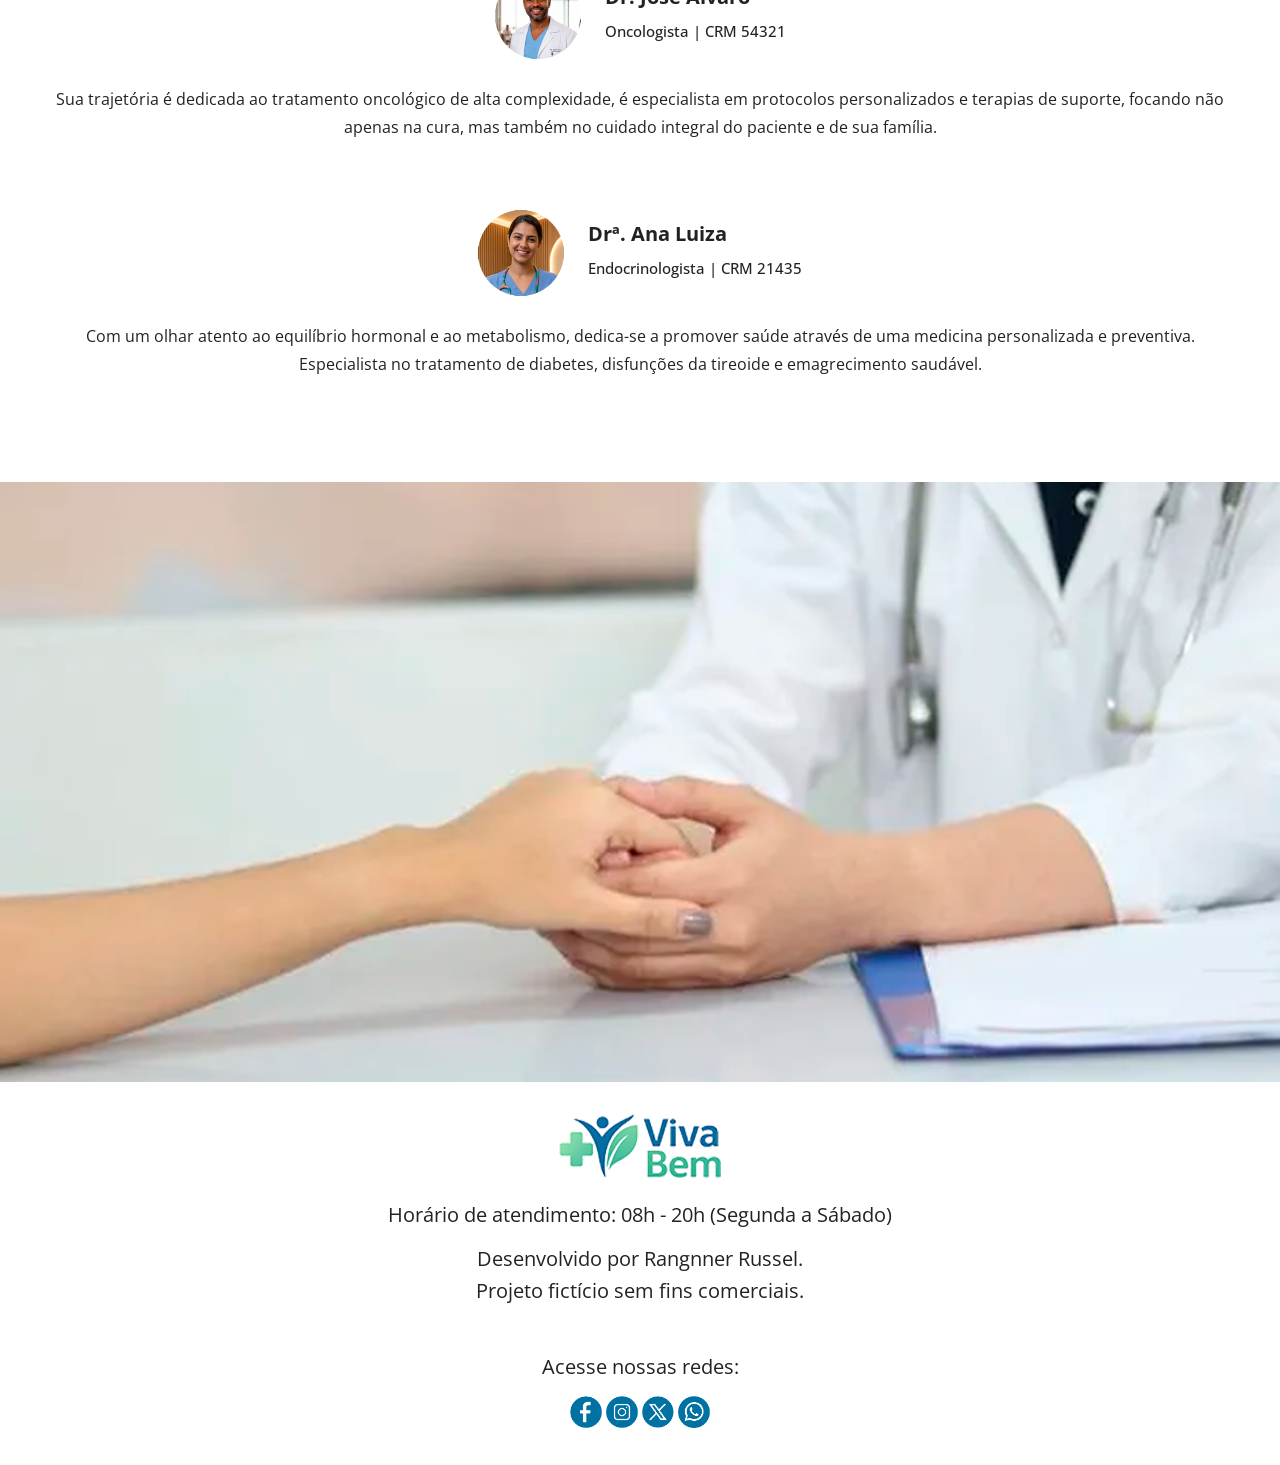
==== commit e22c5907: "Retira o header" ====
--- a/index.html
+++ b/index.html
@@ -8,59 +8,6 @@
     <title>Clínica Viva Bem</title>
   </head>
   <body>
-    <header>
-      <!-- <div class="banner">
-        <h1>Clínica Viva Bem</h1>
-        <p class="slogam">Excelência em diagnóstico e tratamento.</p>
-        <image class="imagem-banner" src="img/logo.png" title="imagem da logo clínica viva bem" mode="">
-      </div> -->
-      <a class="logo" href="index.html" title="voltar para a página inicial">
-        <img
-          class="img-mobile"
-          src="img/logo_smarthphone.png"
-          alt="Desenho do logo da Clínica Viva Bem."
-        />
-        <img
-          class="img-desktop"
-          src="img/logo_desktop.png"
-          alt="Desenho do logo da Clínica Viva Bem."
-        />
-      </a>
-      <div class="navegacao-menu">
-        <label for="menu">
-          <img src="img/menu.png" alt="Ícone do menu de navegação." />
-        </label>
-        <input type="checkbox" id="menu" hidden />
-        <nav>
-          <ul class="lista-links">
-            <li>
-              <a
-                href="consulta.html"
-                title="acessa a página sobre a clínica"
-                target="_blank"
-                >Consulta</a
-              >
-            </li>
-            <li>
-              <a
-                href="agendamento.html"
-                title="acessa a página sobre os serviços prestados na clínica"
-                target="_blank"
-                >Agendamento</a
-              >
-            </li>
-            <li>
-              <a
-                href="contato.html"
-                title="acessa a página de contato"
-                target="_blank"
-                >Contato</a
-              >
-            </li>
-          </ul>
-        </nav>
-      </div>
-    </header>
     <section class="hero">
       <div class="hero-img"></div>
       <h2>
@@ -86,7 +33,7 @@
             </h3>
           </header>
           <footer>
-            <a href="#" class="button">Saiba Mais</a>
+            <a href="contato.html" class="button">Saiba Mais</a>
           </footer>
         </article>
         <article class="card ultrassom">
@@ -98,7 +45,7 @@
             </h3>
           </header>
           <footer>
-            <a href="#" class="button">Saiba Mais</a>
+            <a href="contato.html" class="button">Saiba Mais</a>
           </footer>
         </article>
         <article class="card tomografia">
@@ -110,7 +57,7 @@
             </h3>
           </header>
           <footer>
-            <a href="#" class="button">Saiba Mais</a>
+            <a href="contato.html" class="button">Saiba Mais</a>
           </footer>
         </article>
         <article class="card coleta">
@@ -122,7 +69,7 @@
             </h3>
           </header>
           <footer>
-            <a href="#" class="button">Saiba Mais</a>
+            <a href="contato.html" class="button">Saiba Mais</a>
           </footer>
       </div>
     </section>
